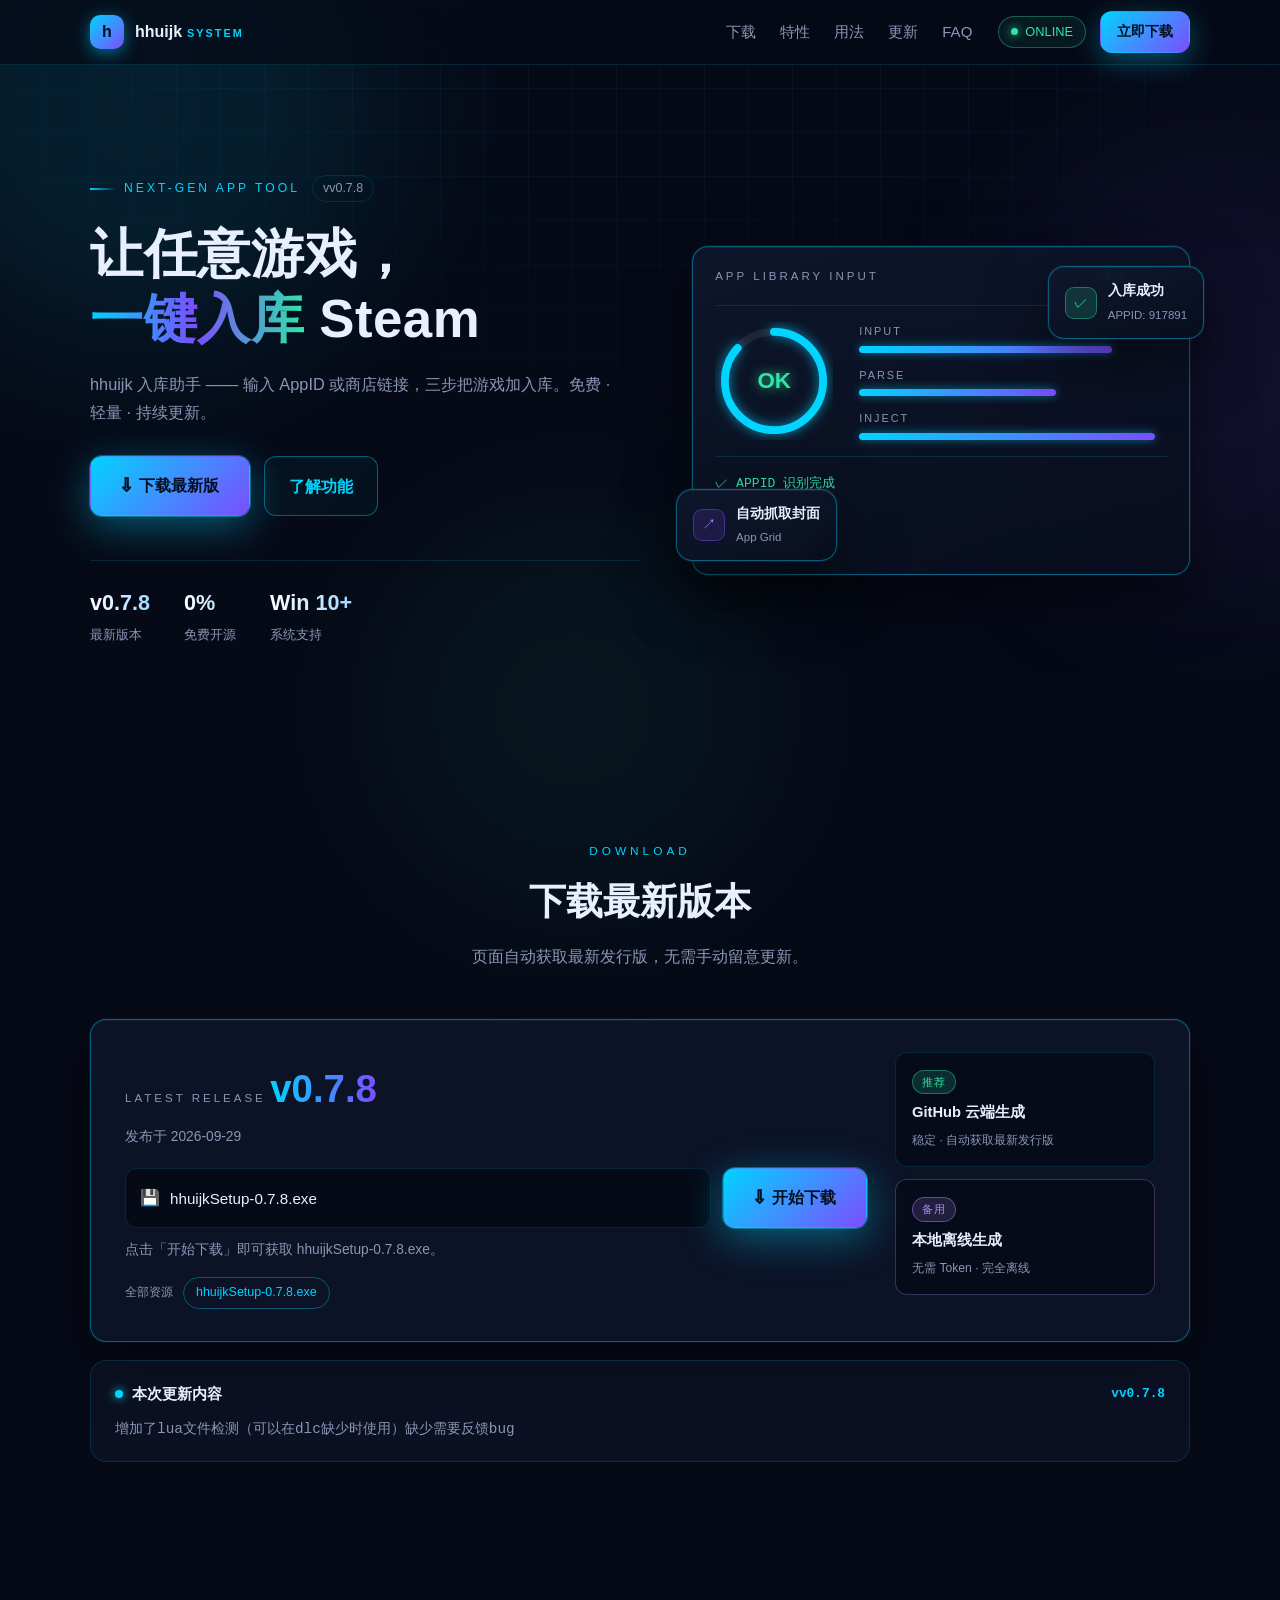
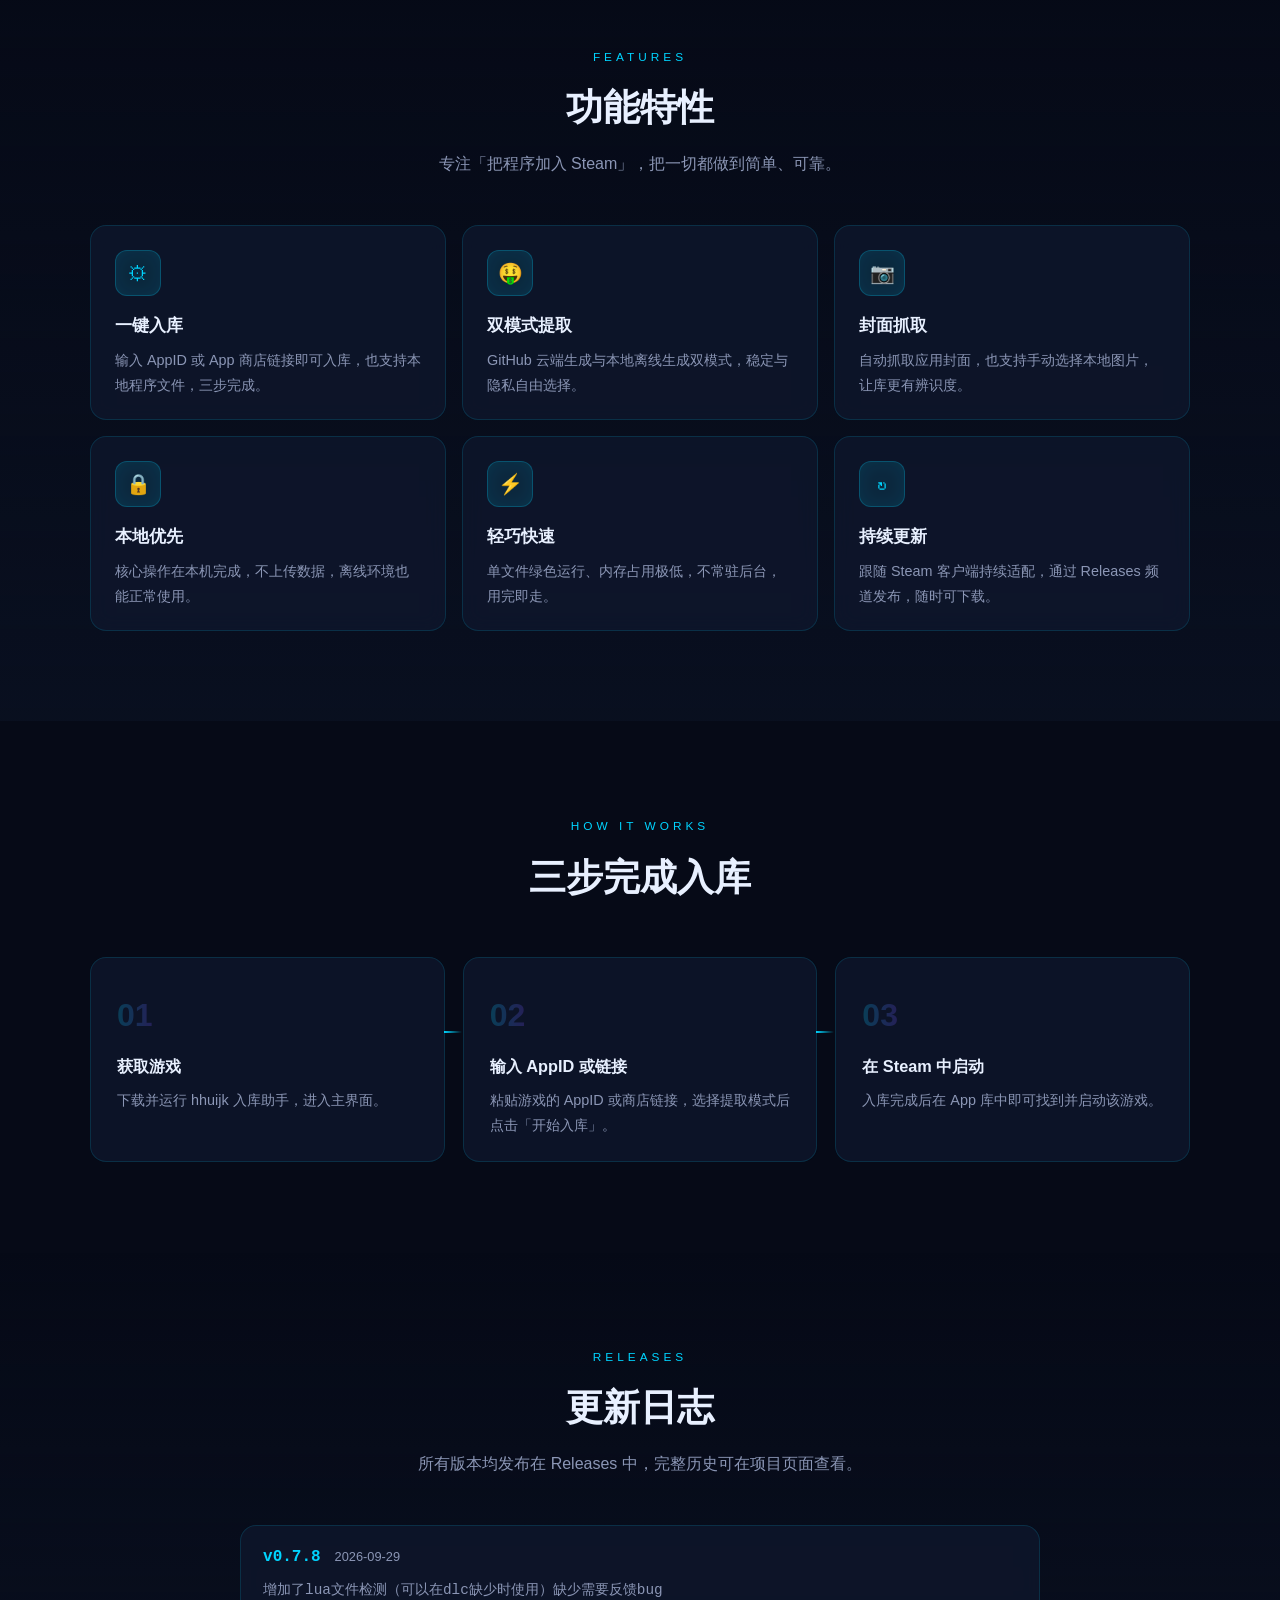
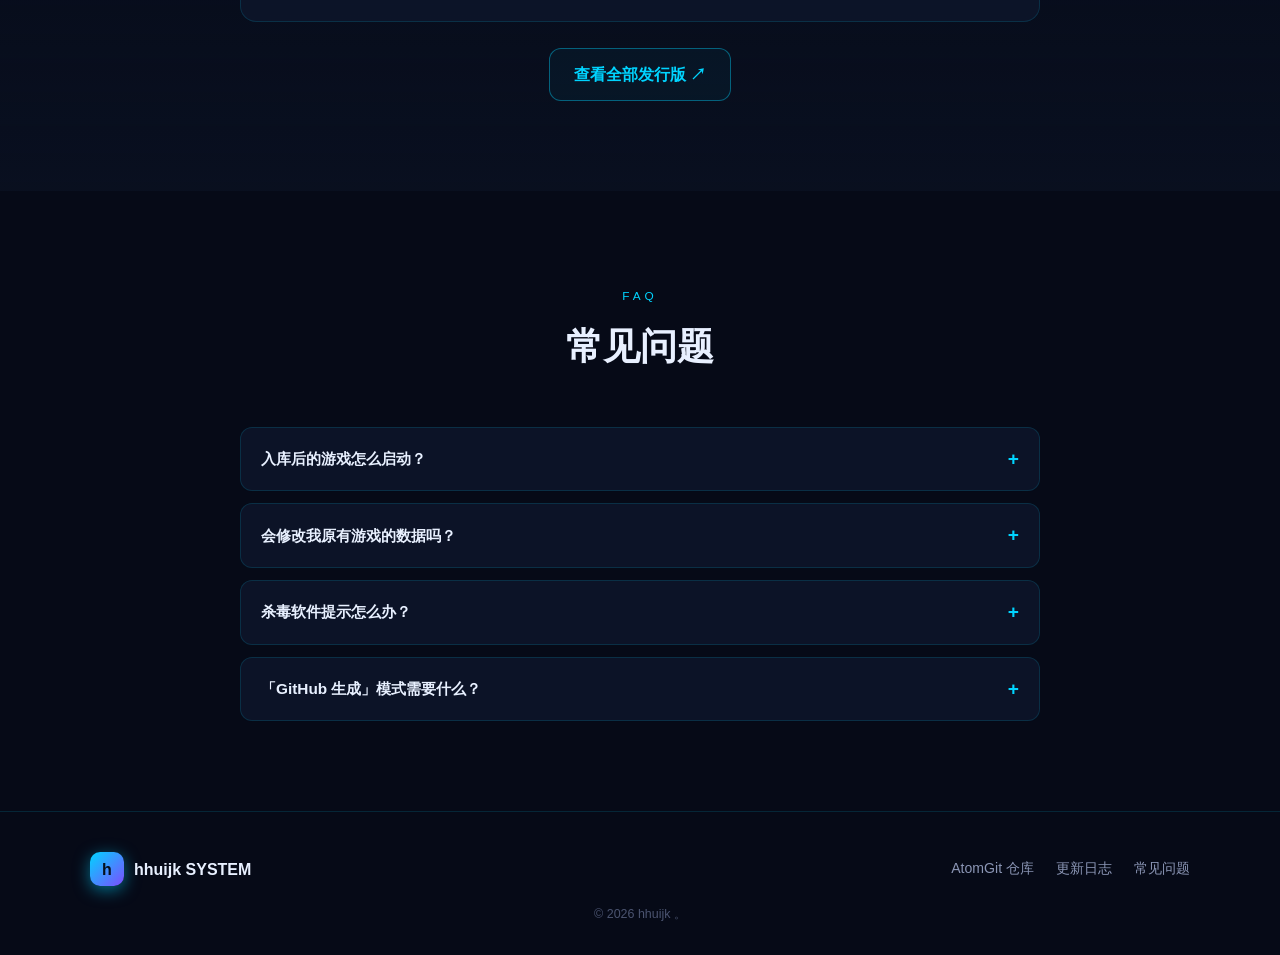
==== docs/index.html @ 89ba6571 "Update index.html" ====
<!DOCTYPE html>
<html lang="zh-CN">
<head>
  <meta charset="UTF-8">
  <meta name="viewport" content="width=device-width, initial-scale=1.0">
  <title>hhuijk SYSTEM · 入库助手</title>
  <meta name="description" content="hhuijk 入库助手，一键将任意游戏加入库，支持链接 / AppID 入库，完全免费。">
  <meta property="og:title" content="hhuijk SYSTEM · 入库助手">
  <meta property="og:description" content="一键将任意游戏加入库，支持链接 / AppID 入库，完全免费。">
  <link rel="stylesheet" href="assets/css/style.css">
  <link rel="icon" href="data:image/svg+xml,<svg xmlns='http://www.w3.org/2000/svg' viewBox='0 0 100 100'><defs><linearGradient id='g' x1='0' y1='0' x2='1' y2='1'><stop offset='0' stop-color='%2300d4ff'/><stop offset='1' stop-color='%237c4dff'/></linearGradient></defs><rect width='100' height='100' rx='24' fill='%23060a17'/><rect x='6' y='6' width='88' height='88' rx='18' fill='none' stroke='url(%23g)' stroke-width='4'/><text x='50' y='66' font-size='40' text-anchor='middle' fill='url(%23g)' font-family='Arial' font-weight='bold'>h</text></svg>">
</head>
<body>

  <!-- 背景装饰 -->
  <div class="bg-grid" aria-hidden="true"></div>
  <div class="bg-orb orb-1" aria-hidden="true"></div>
  <div class="bg-orb orb-2" aria-hidden="true"></div>
  <div class="bg-orb orb-3" aria-hidden="true"></div>

  <!-- ================= 导航 ================= -->
  <header class="nav">
    <div class="container nav-inner">
      <a class="brand" href="#top">
        <span class="brand-mark">h</span>
        <span class="brand-text">hhuijk<span class="brand-sub">SYSTEM</span></span>
      </a>
      <nav class="nav-links">
        <a href="#download">下载</a>
        <a href="#features">特性</a>
        <a href="#usage">用法</a>
        <a href="#changelog">更新</a>
        <a href="#faq">FAQ</a>
      </nav>
      <div class="nav-right">
        <span class="online-pill"><i class="dot"></i> ONLINE</span>
        <a class="btn btn-primary btn-sm" href="#download">立即下载</a>
      </div>
    </div>
  </header>

  <!-- ================= Hero ================= -->
  <section class="hero" id="top">
    <div class="container hero-inner">
      <div class="hero-copy">
        <div class="hero-tags">
          <span class="tag-line"><i class="bar"></i> NEXT-GEN app TOOL</span>
          <span class="ver-chip">v<span id="header-version">0.6.3</span></span>
        </div>
        <h1 class="hero-title">让任意游戏，<br><span class="grad-text">一键入库</span> Steam</h1>
        <p class="hero-desc">hhuijk 入库助手 —— 输入 AppID 或商店链接，三步把游戏加入库。免费 · 轻量 · 持续更新。</p>
        <div class="hero-actions">
          <a class="btn btn-primary btn-lg btn-glow" href="#download">
            <span class="btn-icon">&#8681;</span> 下载最新版
          </a>
          <a class="btn btn-ghost" href="#features">了解功能</a>
        </div>
        <div class="hero-stats">
          <div class="stat"><b id="stat-version">v0.7.9</b><span>最新版本</span></div>
          <div class="stat"><b>0%</b><span>免费开源</span></div>
          <div class="stat"><b>Win 10+</b><span>系统支持</span></div>
        </div>
      </div>

      <div class="hero-visual">
        <div class="hud-card main-card">
          <div class="hud-head">
            <span class="hud-title">APP LIBRARY INPUT</span>
            <span class="hud-status"><i class="dot"></i> ACTIVE</span>
          </div>
          <div class="hud-gauge">
            <div class="hud-ring">
              <svg viewBox="0 0 120 120">
                <circle class="ring-bg" cx="60" cy="60" r="50"/>
                <circle class="ring-fg" cx="60" cy="60" r="50"/>
              </svg>
              <div class="ring-center">
                <span class="ring-pct">OK</span>
              </div>
            </div>
            <div class="hud-lines">
              <div class="hud-line"><span>INPUT</span><i style="width:82%"></i></div>
              <div class="hud-line"><span>PARSE</span><i style="width:64%"></i></div>
              <div class="hud-line"><span>INJECT</span><i style="width:96%"></i></div>
            </div>
          </div>
          <div class="hud-log">
            <span class="log-item ok">&#10003; APPID 识别完成</span>
            <span class="log-item ok">&#10003; 已写入 app 库</span>
            <span class="log-item dim">&#9660; 正在同步封面…</span>
          </div>
        </div>

        <div class="hud-card float-chip chip-1">
          <span class="chip-icon">&#10003;</span>
          <div><b>入库成功</b><small>APPID: 917891</small></div>
        </div>
        <div class="hud-card float-chip chip-2">
          <span class="chip-icon g">&#8599;</span>
          <div><b>自动抓取封面</b><small>App Grid</small></div>
        </div>
      </div>
    </div>
  </section>

  <!-- ================= 下载区 ================= -->
  <section class="section download" id="download">
    <div class="container">
      <div class="section-head">
        <span class="section-kicker">DOWNLOAD</span>
        <h2>下载最新版本</h2>
        <p>页面自动获取最新发行版，无需手动留意更新。</p>
      </div>

      <div class="download-card" id="download-card">
        <div class="dc-main">
          <div class="dc-ver">
            <span class="dc-ver-label">LATEST RELEASE</span>
            <span class="dc-ver-num" id="latest-version">获取中…</span>
            <span class="dc-ver-date" id="latest-date">正在从 GitCode 获取最新发行信息…</span>
          </div>
          <div class="dc-form">
            <div class="dc-input">
              <span class="dc-input-icon">&#128190;</span>
              <input type="text" id="main-download-name" value="hhuijkSetup-0.7.8.exe" readonly>
            </div>
            <a class="btn btn-primary btn-lg btn-glow dc-btn" id="main-download-btn" href="#" rel="noopener">
              <span class="btn-icon">&#8681;</span> 开始下载
            </a>
          </div>
          <p class="dc-note" id="download-note">点击「开始下载」即可获取 Windows 安装程序。</p>
          <div class="dc-assets">
            <span class="dc-assets-label">全部资源</span>
            <div class="dc-assets-list" id="asset-list">正在加载…</div>
          </div>
        </div>
        <div class="dc-side">
          <div class="mode-chip"><span class="mode-tag green">推荐</span><b>GitHub 云端生成</b><small>稳定 · 自动获取最新发行版</small></div>
          <div class="mode-chip alt"><span class="mode-tag purple">备用</span><b>本地离线生成</b><small>无需 Token · 完全离线</small></div>
        </div>
      </div>

      <div class="changelog-preview" id="release-notes">
        <div class="cp-title"><span class="cp-dot"></span> 本次更新内容 <span class="cp-id">v<span id="term-version">0.6.3</span></span></div>
        <div class="cp-body" id="release-notes-body"><p>加载中…</p></div>
      </div>
    </div>
  </section>

  <!-- ================= 功能特性 ================= -->
  <section class="section features" id="features">
    <div class="container">
      <div class="section-head">
        <span class="section-kicker">FEATURES</span>
        <h2>功能特性</h2>
        <p>专注「把程序加入 Steam」，把一切都做到简单、可靠。</p>
      </div>
      <div class="feature-grid">
        <article class="feature">
          <div class="feature-icon">&#9881;</div>
          <h3>一键入库</h3>
          <p>输入 AppID 或 App 商店链接即可入库，也支持本地程序文件，三步完成。</p>
        </article>
        <article class="feature">
          <div class="feature-icon">&#129297;</div>
          <h3>双模式提取</h3>
          <p>GitHub 云端生成与本地离线生成双模式，稳定与隐私自由选择。</p>
        </article>
        <article class="feature">
          <div class="feature-icon">&#128247;</div>
          <h3>封面抓取</h3>
          <p>自动抓取应用封面，也支持手动选择本地图片，让库更有辨识度。</p>
        </article>
        <article class="feature">
          <div class="feature-icon">&#128274;</div>
          <h3>本地优先</h3>
          <p>核心操作在本机完成，不上传数据，离线环境也能正常使用。</p>
        </article>
        <article class="feature">
          <div class="feature-icon">&#9889;</div>
          <h3>轻巧快速</h3>
          <p>单文件绿色运行、内存占用极低，不常驻后台，用完即走。</p>
        </article>
        <article class="feature">
          <div class="feature-icon">&#8635;</div>
          <h3>持续更新</h3>
          <p>跟随 Steam 客户端持续适配，通过 Releases 频道发布，随时可下载。</p>
        </article>
      </div>
    </div>
  </section>

  <!-- ================= 使用方法 ================= -->
  <section class="section usage" id="usage">
    <div class="container">
      <div class="section-head">
        <span class="section-kicker">HOW IT WORKS</span>
        <h2>三步完成入库</h2>
      </div>
      <div class="steps">
        <div class="step">
          <span class="step-num">01</span>
          <h3>获取游戏</h3>
          <p>下载并运行 hhuijk 入库助手，进入主界面。</p>
          <div class="step-line"></div>
        </div>
        <div class="step">
          <span class="step-num">02</span>
          <h3>输入 AppID 或链接</h3>
          <p>粘贴游戏的 AppID 或商店链接，选择提取模式后点击「开始入库」。</p>
          <div class="step-line"></div>
        </div>
        <div class="step">
          <span class="step-num">03</span>
          <h3>在 Steam 中启动</h3>
          <p>入库完成后在 App 库中即可找到并启动该游戏。</p>
        </div>
      </div>
    </div>
  </section>

  <!-- ================= 更新日志 ================= -->
  <section class="section changelog" id="changelog">
    <div class="container">
      <div class="section-head">
        <span class="section-kicker">RELEASES</span>
        <h2>更新日志</h2>
        <p>所有版本均发布在 Releases 中，完整历史可在项目页面查看。</p>
      </div>
      <div class="release-list" id="release-list">
        <p class="muted">正在加载更新日志…</p>
      </div>
      <div class="release-more">
        <a class="btn btn-ghost" id="all-releases-link" href="#" target="_blank" rel="noopener">查看全部发行版 &#8599;</a>
      </div>
    </div>
  </section>

  <!-- ================= FAQ ================= -->
  <section class="section faq" id="faq">
    <div class="container">
      <div class="section-head">
        <span class="section-kicker">FAQ</span>
        <h2>常见问题</h2>
      </div>
      <div class="faq-list">
        <details>
          <summary>入库后的游戏怎么启动？</summary>
          <p>像普通游戏一样在 Steam 库中点击「开始」即可，同样支持 App 的快捷界面与截图功能。请遵守 Apphhuijk 订阅协议，不建议对非本人拥有的游戏使用。</p>
        </details>
        <details>
          <summary>会修改我原有游戏的数据吗？</summary>
          <p>不会。入库只操作 App 库配置与快捷方式信息，不影响原有游戏文件、存档与成就数据。</p>
        </details>
        <details>
          <summary>杀毒软件提示怎么办？</summary>
          <p>程序为开源构建且未签名，部分杀毒软件可能误报，可加入信任列表或从源码自行构建。</p>
        </details>
        <details>
          <summary>「GitHub 生成」模式需要什么？</summary>
          <p>需要在设置中配置 GitHub Token（repo + workflow 权限），入库将通过云端工作流完成；不配置则可用「本地生成」离线模式。</p>
        </details>
      </div>
    </div>
  </section>

  <!-- ================= 页脚 ================= -->
  <footer class="footer">
    <div class="container footer-inner">
      <div class="footer-brand">
        <span class="brand-mark">h</span>
        <span class="brand-text">hhuijk SYSTEM</span>
      </div>
      <div class="footer-links">
        <a href="https://atomgit.com/hhuijk-hhuijkcom/hhuijk-cx" target="_blank" rel="noopener">AtomGit 仓库</a>
        <a href="#changelog">更新日志</a>
        <a href="#faq">常见问题</a>
      </div>
      <p class="footer-copy">© 2026 hhuijk 。</p>
    </div>
  </footer>

  <script src="assets/js/config.js"></script>
  <script src="assets/js/main.js"></script>
</body>
</html>
---- docs/assets/css/style.css ----
/* hhuijk SYSTEM · 科技感官网样式 */
:root {
  --bg: #060a17;
  --bg-2: #0a1122;
  --card: rgba(16, 24, 46, .72);
  --card-solid: #10182e;
  --border: rgba(0, 212, 255, .14);
  --border-strong: rgba(0, 212, 255, .4);
  --text: #e8f0ff;
  --muted: #8b96b5;
  --primary: #00d4ff;
  --primary-2: #7c4dff;
  --green: #2ee6a6;
  --purple: #b388ff;
  --radius: 16px;
}

* { margin: 0; padding: 0; box-sizing: border-box; }

html { scroll-behavior: smooth; }

body {
  font-family: "Segoe UI", "PingFang SC", "Microsoft YaHei", -apple-system, sans-serif;
  background: var(--bg);
  color: var(--text);
  line-height: 1.7;
  -webkit-font-smoothing: antialiased;
  overflow-x: hidden;
}

.container { width: min(1100px, 92%); margin: 0 auto; }
a { color: inherit; text-decoration: none; }
section[id] { scroll-margin-top: 76px; }

.muted { color: var(--muted); }
.dot {
  width: 7px; height: 7px;
  display: inline-block;
  border-radius: 50%;
  background: var(--green);
  box-shadow: 0 0 10px var(--green);
}

/* ---------- 背景装饰 ---------- */
.bg-grid {
  position: fixed;
  inset: 0;
  z-index: -3;
  background-image:
    linear-gradient(rgba(0, 212, 255, .05) 1px, transparent 1px),
    linear-gradient(90deg, rgba(0, 212, 255, .05) 1px, transparent 1px);
  background-size: 44px 44px;
  mask-image: radial-gradient(ellipse 90% 60% at 50% 0%, #000 30%, transparent 75%);
  -webkit-mask-image: radial-gradient(ellipse 90% 60% at 50% 0%, #000 30%, transparent 75%);
}

.bg-orb {
  position: fixed;
  z-index: -2;
  border-radius: 50%;
  filter: blur(90px);
  opacity: .5;
  pointer-events: none;
}
.orb-1 { width: 480px; height: 480px; top: -140px; left: -100px; background: rgba(0, 212, 255, .22); }
.orb-2 { width: 420px; height: 420px; top: 18%; right: -160px; background: rgba(124, 77, 255, .2); }
.orb-3 { width: 380px; height: 380px; bottom: 0; left: 30%; background: rgba(46, 230, 166, .12); }

/* ---------- 按钮 ---------- */
.btn {
  display: inline-flex;
  align-items: center;
  gap: 9px;
  padding: 12px 24px;
  border-radius: 12px;
  font-weight: 600;
  border: 1px solid transparent;
  cursor: pointer;
  transition: transform .16s ease, box-shadow .16s ease, background .16s ease, border-color .16s ease;
}
.btn:hover { transform: translateY(-2px); }

.btn-primary {
  background: linear-gradient(135deg, var(--primary), var(--primary-2));
  color: #05111f;
  box-shadow: 0 8px 28px rgba(0, 212, 255, .35);
}
.btn-primary:hover { box-shadow: 0 12px 36px rgba(124, 77, 255, .5); }

.btn-ghost {
  background: rgba(0, 212, 255, .04);
  border-color: var(--border-strong);
  color: var(--primary);
}
.btn-ghost:hover { background: rgba(0, 212, 255, .1); }

.btn-sm { padding: 8px 16px; font-size: .88rem; }
.btn-lg { padding: 15px 30px; font-size: 1.02rem; }
.btn-glow { box-shadow: 0 0 0 1px rgba(0, 212, 255, .4), 0 10px 40px rgba(0, 212, 255, .4); }
.btn-icon { font-size: 1.15em; line-height: 1; }

/* ---------- 导航 ---------- */
.nav {
  position: sticky;
  top: 0;
  z-index: 100;
  background: rgba(6, 10, 23, .72);
  backdrop-filter: blur(16px);
  -webkit-backdrop-filter: blur(16px);
  border-bottom: 1px solid var(--border);
}
.nav-inner { display: flex; align-items: center; gap: 26px; height: 64px; }

.brand { display: flex; align-items: center; gap: 11px; font-weight: 700; }
.brand-mark {
  width: 34px; height: 34px;
  display: flex; align-items: center; justify-content: center;
  border-radius: 10px;
  color: #05111f;
  font-weight: 800;
  background: linear-gradient(135deg, var(--primary), var(--primary-2));
  box-shadow: 0 4px 16px rgba(0, 212, 255, .5);
}
.brand-sub { font-size: .68rem; color: var(--primary); letter-spacing: 2px; margin-left: 5px; vertical-align: middle; }

.nav-links { display: flex; gap: 24px; margin-left: auto; }
.nav-links a { color: var(--muted); font-size: .94rem; }
.nav-links a:hover { color: var(--text); }

.nav-right { display: flex; align-items: center; gap: 14px; }
.online-pill {
  display: flex; align-items: center; gap: 7px;
  font-size: .8rem;
  color: var(--green);
  border: 1px solid rgba(46, 230, 166, .35);
  padding: 4px 12px;
  border-radius: 999px;
  background: rgba(46, 230, 166, .07);
}

/* ---------- Hero ---------- */
.hero { padding: 110px 0 100px; position: relative; }

.hero-inner {
  display: grid;
  grid-template-columns: 1.05fr .95fr;
  gap: 52px;
  align-items: center;
}

.hero-tags { display: flex; align-items: center; gap: 12px; margin-bottom: 20px; }
.tag-line {
  display: inline-flex; align-items: center; gap: 8px;
  font-size: .76rem;
  letter-spacing: 3px;
  color: var(--primary);
  text-transform: uppercase;
}
.bar {
  width: 26px; height: 2px;
  background: linear-gradient(90deg, var(--primary), transparent);
}
.ver-chip {
  font-size: .78rem;
  color: var(--muted);
  border: 1px solid var(--border);
  border-radius: 999px;
  padding: 2px 10px;
}

.hero-title {
  font-size: clamp(2rem, 4.8vw, 3.3rem);
  line-height: 1.22;
  letter-spacing: .5px;
  font-weight: 800;
}
.grad-text {
  background: linear-gradient(90deg, var(--primary), var(--primary-2), var(--green));
  -webkit-background-clip: text;
  background-clip: text;
  color: transparent;
}

.hero-desc { margin: 20px 0 30px; color: var(--muted); max-width: 540px; font-size: 1.02rem; }
.hero-actions { display: flex; gap: 14px; flex-wrap: wrap; }

.hero-stats {
  display: flex;
  gap: 34px;
  margin-top: 44px;
  padding-top: 24px;
  border-top: 1px solid var(--border);
  flex-wrap: wrap;
}
.stat { display: flex; flex-direction: column; }
.stat b { font-size: 1.35rem; background: linear-gradient(90deg, #fff, #9fd8ff); -webkit-background-clip: text; background-clip: text; color: transparent; }
.stat span { color: var(--muted); font-size: .8rem; margin-top: 2px; }

/* Hero 视觉 */
.hero-visual { position: relative; }

.hud-card {
  background: linear-gradient(160deg, rgba(16, 24, 46, .85), rgba(8, 14, 30, .9));
  border: 1px solid var(--border-strong);
  border-radius: var(--radius);
  backdrop-filter: blur(10px);
  box-shadow: 0 0 0 1px rgba(0, 212, 255, .08), 0 24px 60px rgba(0, 0, 0, .5), inset 0 1px 0 rgba(255, 255, 255, .06);
}

.main-card { padding: 20px 22px; }

.hud-head {
  display: flex;
  align-items: center;
  justify-content: space-between;
  margin-bottom: 18px;
}
.hud-title { font-size: .72rem; letter-spacing: 3px; color: var(--muted); }
.hud-status { display: flex; align-items: center; gap: 6px; font-size: .74rem; color: var(--green); letter-spacing: 1px; }

.hud-gauge {
  display: flex;
  align-items: center;
  gap: 26px;
  padding: 16px 0;
  border-top: 1px solid var(--border);
  border-bottom: 1px solid var(--border);
}

.hud-ring { position: relative; width: 118px; height: 118px; flex-shrink: 0; }
.hud-ring svg { width: 100%; height: 100%; transform: rotate(-90deg); }
.ring-bg { fill: none; stroke: rgba(255, 255, 255, .07); stroke-width: 8; }
.ring-fg {
  fill: none;
  stroke: var(--primary);
  stroke-width: 8;
  stroke-linecap: round;
  stroke-dasharray: 306;
  stroke-dashoffset: 34;
  filter: drop-shadow(0 0 6px rgba(0, 212, 255, .7));
}
.ring-center { position: absolute; inset: 0; display: flex; align-items: center; justify-content: center; }
.ring-pct {
  font-size: 1.4rem;
  font-weight: 800;
  color: var(--green);
  text-shadow: 0 0 12px rgba(46, 230, 166, .8);
}

.hud-lines { flex: 1; display: grid; gap: 13px; }
.hud-line { display: grid; gap: 5px; }
.hud-line span { font-size: .68rem; letter-spacing: 2px; color: var(--muted); }
.hud-line i {
  display: block;
  height: 7px;
  border-radius: 99px;
  background: linear-gradient(90deg, var(--primary), var(--primary-2));
  box-shadow: 0 0 10px rgba(0, 212, 255, .5);
}

.hud-log {
  display: grid;
  gap: 7px;
  margin-top: 16px;
  font-family: "Consolas", "Courier New", monospace;
  font-size: .82rem;
}
.log-item.ok { color: var(--green); }
.log-item.dim { color: var(--muted); }

.float-chip {
  position: absolute;
  display: flex;
  align-items: center;
  gap: 11px;
  padding: 12px 16px;
  font-size: .86rem;
  animation: floaty 6s ease-in-out infinite;
}
.chip-icon {
  width: 32px; height: 32px;
  display: flex; align-items: center; justify-content: center;
  border-radius: 9px;
  background: rgba(46, 230, 166, .15);
  color: var(--green);
  border: 1px solid rgba(46, 230, 166, .4);
}
.chip-icon.g { background: rgba(124, 77, 255, .15); color: var(--purple); border-color: rgba(124, 77, 255, .45); }
.float-chip b { display: block; font-size: .86rem; }
.float-chip small { color: var(--muted); font-size: .72rem; }

.chip-1 { top: 6%; right: -14px; animation-delay: 0s; }
.chip-2 { bottom: 4%; left: -16px; animation-delay: 3s; }

@keyframes floaty {
  0%, 100% { transform: translateY(0); }
  50% { transform: translateY(-11px); }
}

/* ---------- 通用区块 ---------- */
.section { padding: 90px 0; }
.section-head { text-align: center; max-width: 640px; margin: 0 auto 48px; }
.section-kicker {
  display: inline-block;
  font-size: .74rem;
  letter-spacing: 4px;
  color: var(--primary);
  text-transform: uppercase;
  margin-bottom: 10px;
}
.section-head h2 { font-size: clamp(1.6rem, 3.4vw, 2.3rem); font-weight: 800; }
.section-head p { color: var(--muted); margin-top: 10px; }

/* ---------- 下载区 ---------- */
.download { position: relative; }

.download-card {
  display: grid;
  grid-template-columns: 1fr 260px;
  gap: 28px;
  background: var(--card);
  border: 1px solid var(--border-strong);
  border-radius: var(--radius);
  padding: 32px 34px;
  backdrop-filter: blur(12px);
  box-shadow: 0 0 0 1px rgba(0, 212, 255, .06), 0 24px 60px rgba(0, 0, 0, .45), inset 0 1px 0 rgba(255, 255, 255, .05);
}

.dc-ver-label { font-size: .72rem; letter-spacing: 3px; color: var(--muted); }
.dc-ver-num {
  display: inline-block;
  margin-top: 4px;
  font-size: 2.4rem;
  font-weight: 800;
  background: linear-gradient(90deg, var(--primary), var(--primary-2));
  -webkit-background-clip: text;
  background-clip: text;
  color: transparent;
}
.dc-ver-date { display: block; color: var(--muted); font-size: .86rem; margin-top: 4px; }

.dc-form { display: flex; gap: 12px; margin: 20px 0 10px; flex-wrap: wrap; }

.dc-input {
  flex: 1;
  min-width: 240px;
  display: flex;
  align-items: center;
  gap: 10px;
  background: rgba(4, 8, 18, .7);
  border: 1px solid var(--border);
  border-radius: 12px;
  padding: 0 14px;
}
.dc-input:focus-within { border-color: var(--border-strong); box-shadow: 0 0 0 3px rgba(0, 212, 255, .12); }
.dc-input-icon { color: var(--primary); }
.dc-input input {
  flex: 1;
  background: transparent;
  border: none;
  outline: none;
  color: var(--text);
  font-size: .95rem;
  padding: 12px 0;
  font-family: inherit;
}

.dc-btn { white-space: nowrap; }

.dc-note { color: var(--muted); font-size: .86rem; }

.dc-assets { display: flex; align-items: center; gap: 10px; flex-wrap: wrap; margin-top: 16px; }
.dc-assets-label { font-size: .78rem; color: var(--muted); }
.dc-assets-list { display: flex; gap: 8px; flex-wrap: wrap; }

.asset-link {
  font-size: .78rem;
  color: var(--primary);
  border: 1px solid rgba(0, 212, 255, .35);
  padding: 4px 12px;
  border-radius: 999px;
  transition: background .15s ease;
}
.asset-link:hover { background: rgba(0, 212, 255, .1); }

.dc-side { display: grid; align-content: start; gap: 12px; }

.mode-chip {
  background: rgba(4, 8, 18, .6);
  border: 1px solid var(--border);
  border-radius: 12px;
  padding: 14px 16px;
}
.mode-chip.alt { border-color: rgba(179, 136, 255, .3); }
.mode-chip b { display: block; font-size: .92rem; margin-top: 6px; }
.mode-chip small { color: var(--muted); font-size: .76rem; }

.mode-tag {
  display: inline-block;
  font-size: .68rem;
  letter-spacing: 1px;
  padding: 2px 9px;
  border-radius: 999px;
}
.mode-tag.green { background: rgba(46, 230, 166, .16); color: var(--green); border: 1px solid rgba(46, 230, 166, .4); }
.mode-tag.purple { background: rgba(179, 136, 255, .16); color: var(--purple); border: 1px solid rgba(179, 136, 255, .45); }

/* 更新预览 */
.changelog-preview {
  margin-top: 18px;
  background: rgba(16, 24, 46, .5);
  border: 1px solid var(--border);
  border-radius: var(--radius);
  padding: 20px 24px;
  backdrop-filter: blur(8px);
}
.cp-title {
  display: flex;
  align-items: center;
  gap: 9px;
  font-weight: 700;
  font-size: .96rem;
  margin-bottom: 10px;
}
.cp-dot { width: 8px; height: 8px; border-radius: 50%; background: var(--primary); box-shadow: 0 0 10px var(--primary); }
.cp-id { margin-left: auto; color: var(--primary); font-size: .8rem; font-family: "Consolas", monospace; }
.cp-body p { color: var(--muted); font-size: .9rem; font-family: "Consolas", monospace; }

/* ---------- 功能特性 ---------- */
.features { background: linear-gradient(180deg, transparent, rgba(10, 17, 34, .8)); }

.feature-grid {
  display: grid;
  grid-template-columns: repeat(auto-fill, minmax(300px, 1fr));
  gap: 16px;
}

.feature {
  position: relative;
  background: var(--card);
  border: 1px solid var(--border);
  border-radius: var(--radius);
  padding: 24px 24px 22px;
  overflow: hidden;
  backdrop-filter: blur(10px);
  transition: transform .18s ease, border-color .18s ease, box-shadow .18s ease;
}
.feature::before {
  content: "";
  position: absolute;
  inset: 0 auto auto 0;
  width: 100%;
  height: 1px;
  background: linear-gradient(90deg, var(--primary), var(--primary-2), transparent);
  opacity: 0;
  transition: opacity .18s ease;
}
.feature:hover { transform: translateY(-4px); border-color: var(--border-strong); box-shadow: 0 14px 40px rgba(0, 212, 255, .12); }
.feature:hover::before { opacity: 1; }

.feature-icon {
  width: 46px; height: 46px;
  display: flex; align-items: center; justify-content: center;
  border-radius: 12px;
  font-size: 1.25rem;
  color: var(--primary);
  background: rgba(0, 212, 255, .1);
  border: 1px solid rgba(0, 212, 255, .25);
  margin-bottom: 16px;
  box-shadow: inset 0 0 18px rgba(0, 212, 255, .08);
}
.feature h3 { font-size: 1.04rem; margin-bottom: 8px; }
.feature p { color: var(--muted); font-size: .9rem; }

/* ---------- 使用方法 ---------- */
.steps {
  display: grid;
  grid-template-columns: repeat(auto-fit, minmax(250px, 1fr));
  gap: 18px;
}

.step {
  position: relative;
  background: var(--card);
  border: 1px solid var(--border);
  border-radius: var(--radius);
  padding: 30px 26px 24px;
  backdrop-filter: blur(10px);
  transition: border-color .18s ease, transform .18s ease;
}
.step:hover { border-color: var(--border-strong); transform: translateY(-3px); }

.step-num {
  font-size: 2rem;
  font-weight: 800;
  opacity: .22;
  background: linear-gradient(90deg, var(--primary), var(--primary-2));
  -webkit-background-clip: text;
  background-clip: text;
  color: transparent;
}
.step h3 { margin: 10px 0 8px; font-size: 1.02rem; }
.step p { color: var(--muted); font-size: .9rem; }

.step-line {
  position: absolute;
  right: -18px;
  top: 36%;
  width: 18px;
  height: 2px;
  background: linear-gradient(90deg, var(--primary), transparent);
}

/* ---------- 更新日志 ---------- */
.changelog { background: linear-gradient(180deg, transparent, rgba(10, 17, 34, .8)); }

.release-list { display: grid; gap: 14px; max-width: 800px; margin: 0 auto 26px; }

.release-item {
  background: var(--card);
  border: 1px solid var(--border);
  border-radius: var(--radius);
  padding: 18px 22px;
  backdrop-filter: blur(10px);
  text-align: left;
  transition: border-color .18s ease;
}
.release-item:hover { border-color: var(--border-strong); }

.ri-main { display: flex; align-items: baseline; gap: 14px; }
.ri-version {
  font-weight: 800;
  color: var(--primary);
  font-family: "Consolas", monospace;
}
.ri-date { color: var(--muted); font-size: .8rem; }
.ri-body { color: var(--muted); font-size: .9rem; margin-top: 7px; font-family: "Consolas", monospace; }

.release-more { text-align: center; }

/* ---------- FAQ ---------- */
.faq-list { max-width: 800px; margin: 0 auto; display: grid; gap: 12px; }
.faq-list details {
  background: var(--card);
  border: 1px solid var(--border);
  border-radius: 12px;
  padding: 15px 20px;
  backdrop-filter: blur(10px);
}
.faq-list summary {
  cursor: pointer;
  font-weight: 600;
  font-size: .96rem;
  list-style: none;
  display: flex;
  justify-content: space-between;
  align-items: center;
  gap: 10px;
}
.faq-list summary::after {
  content: "+";
  color: var(--primary);
  font-size: 1.2rem;
  flex-shrink: 0;
}
.faq-list details[open] summary::after { content: "–"; }
.faq-list p { color: var(--muted); font-size: .9rem; margin-top: 10px; }

/* ---------- 页脚 ---------- */
.footer { border-top: 1px solid var(--border); padding: 40px 0 30px; }
.footer-inner {
  display: flex;
  align-items: center;
  justify-content: space-between;
  gap: 18px;
  flex-wrap: wrap;
}
.footer-brand { display: flex; align-items: center; gap: 10px; font-weight: 700; }
.footer-links { display: flex; gap: 22px; }
.footer-links a { color: var(--muted); font-size: .88rem; }
.footer-links a:hover { color: var(--text); }
.footer-copy { width: 100%; color: #4b5470; font-size: .78rem; text-align: center; }

/* ---------- 响应式 ---------- */
@media (max-width: 920px) {
  .hero-inner { grid-template-columns: 1fr; gap: 56px; }
  .download-card { grid-template-columns: 1fr; }
  .nav-links { display: none; }
  .step-line { display: none; }
  .chip-1 { right: 0; }
  .chip-2 { left: 0; }
}
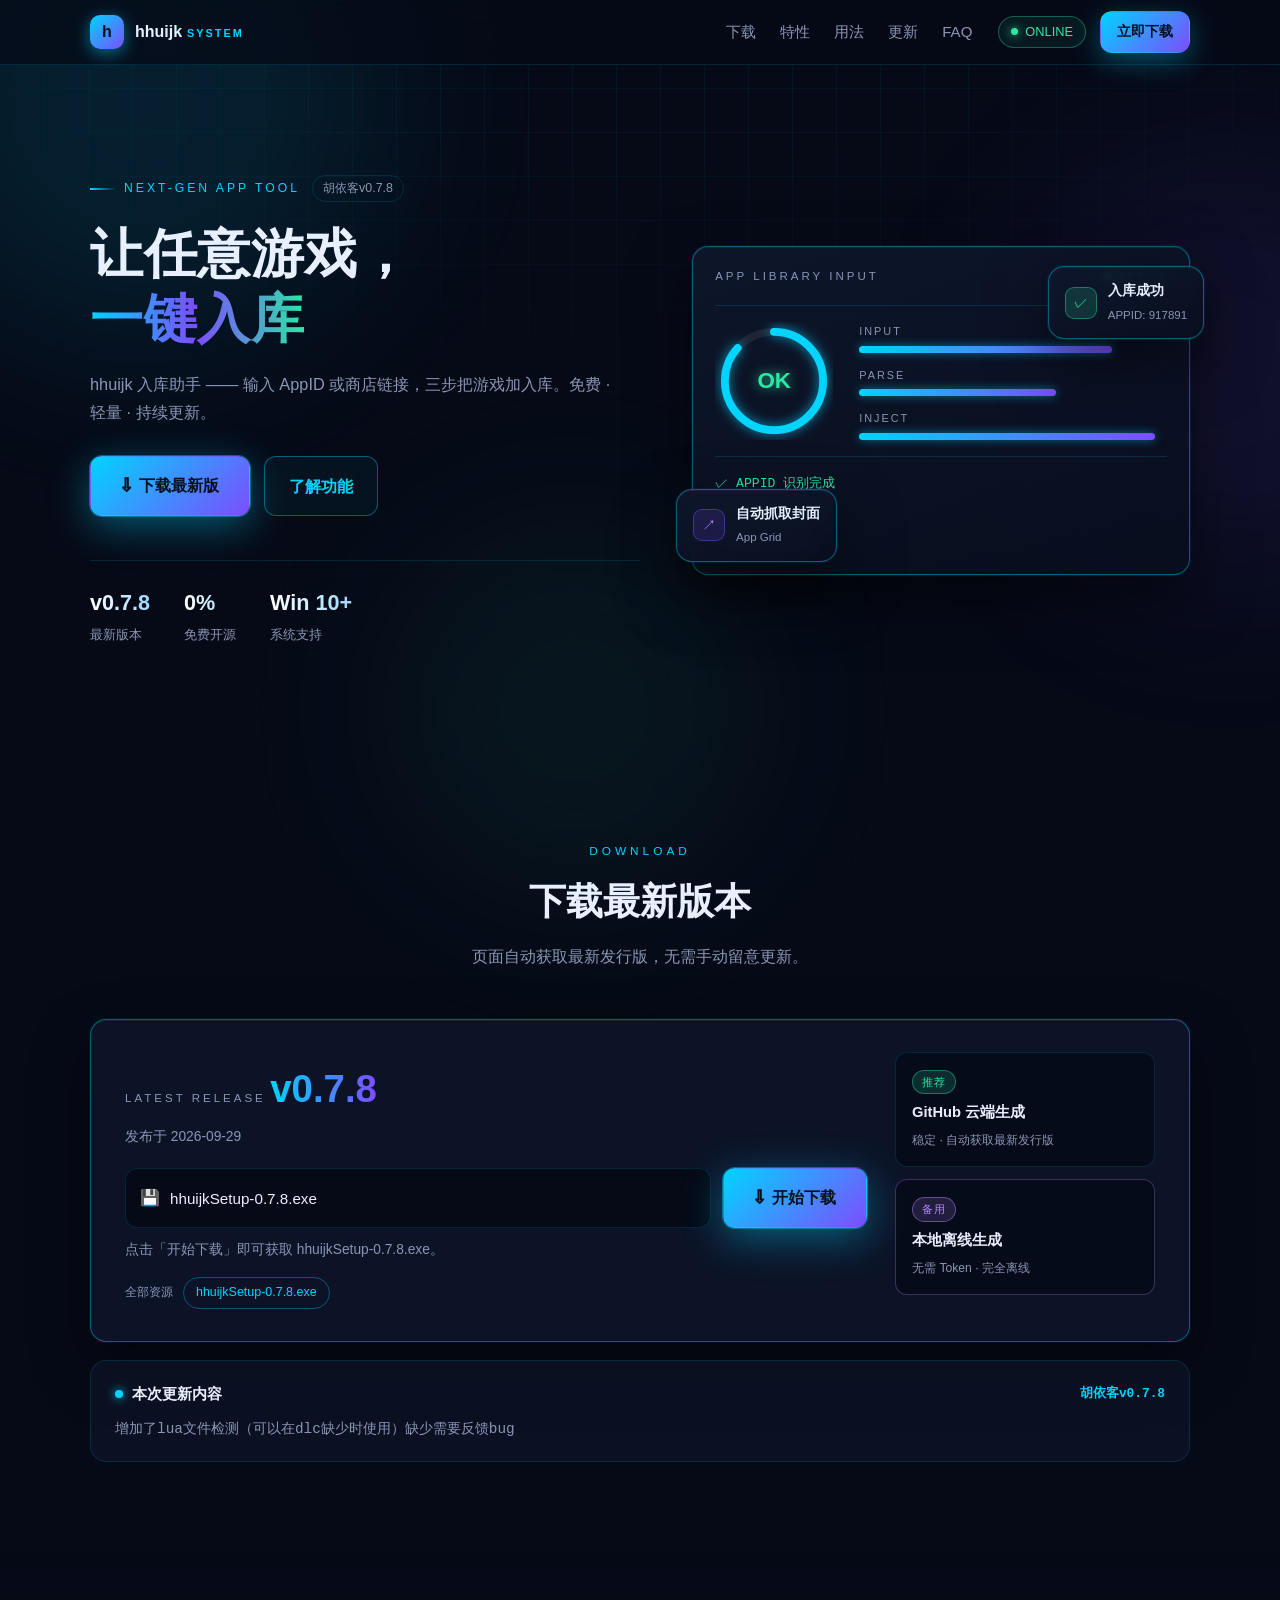
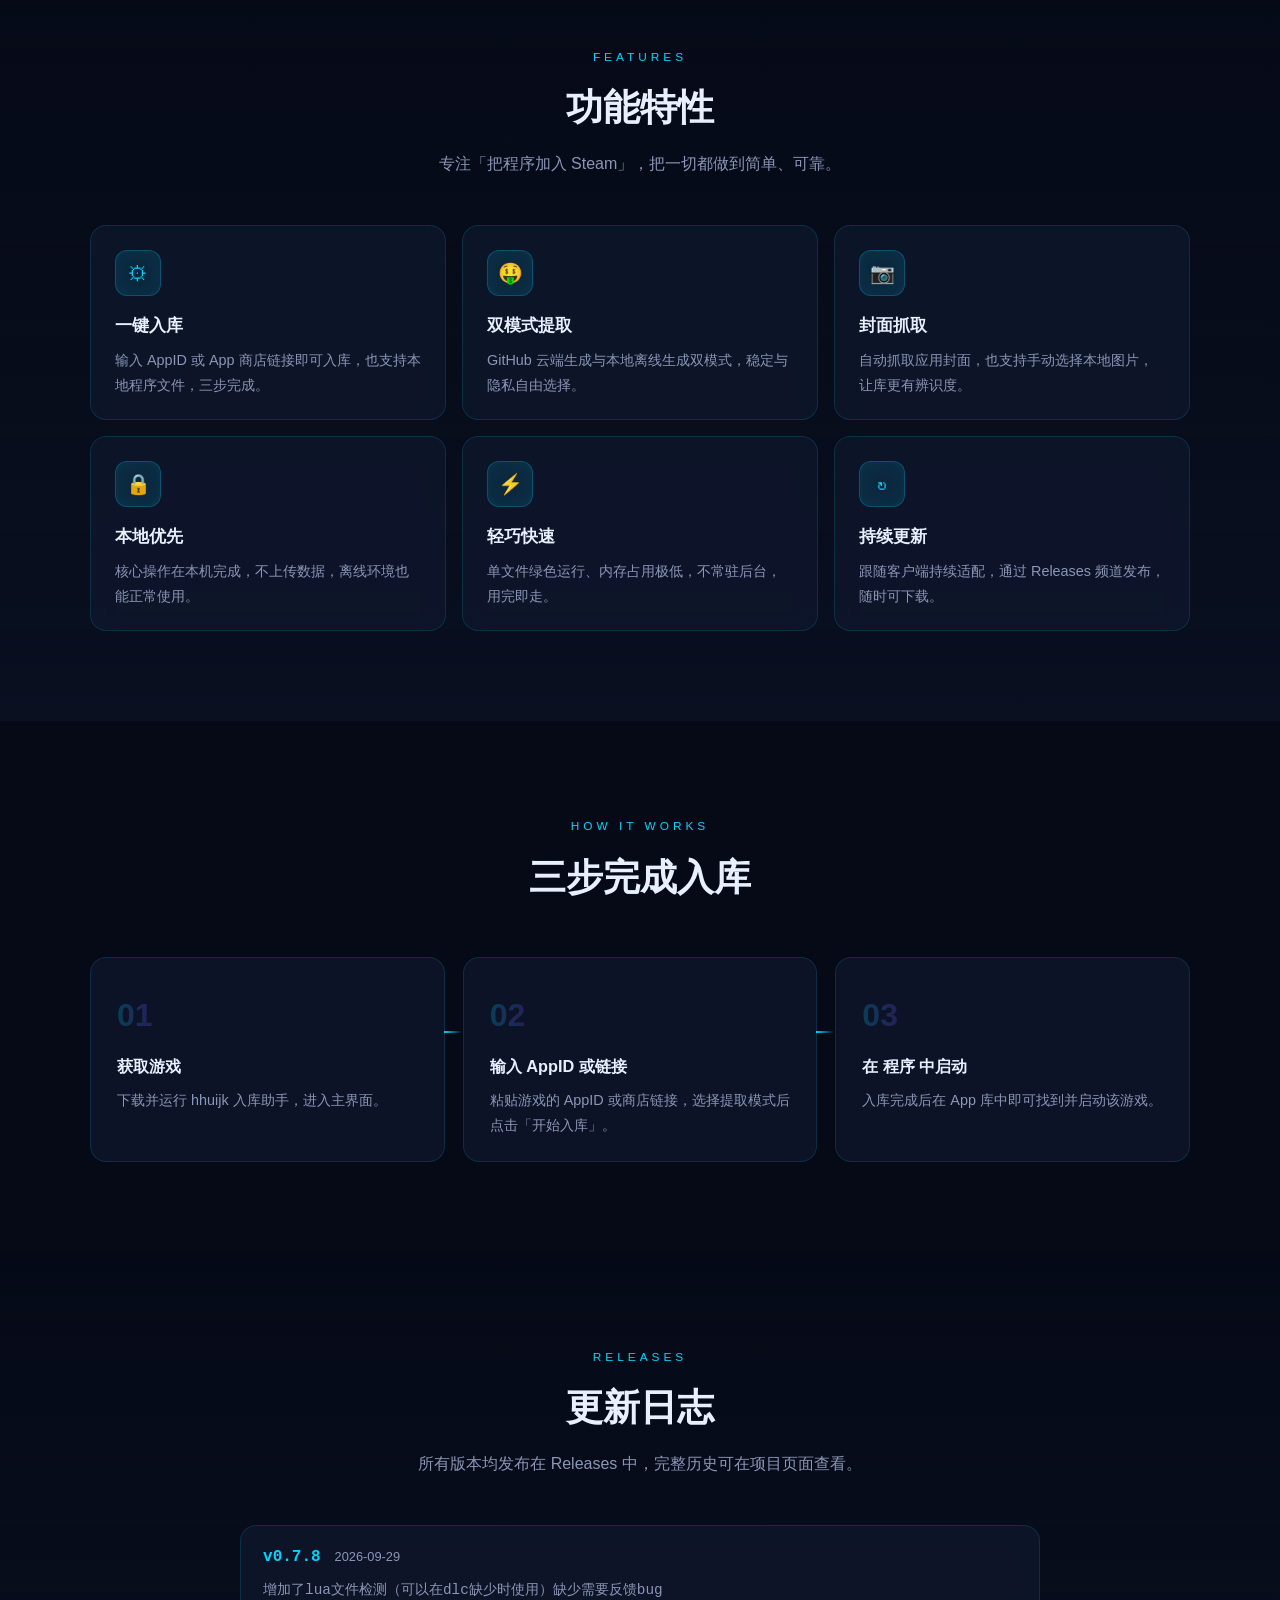
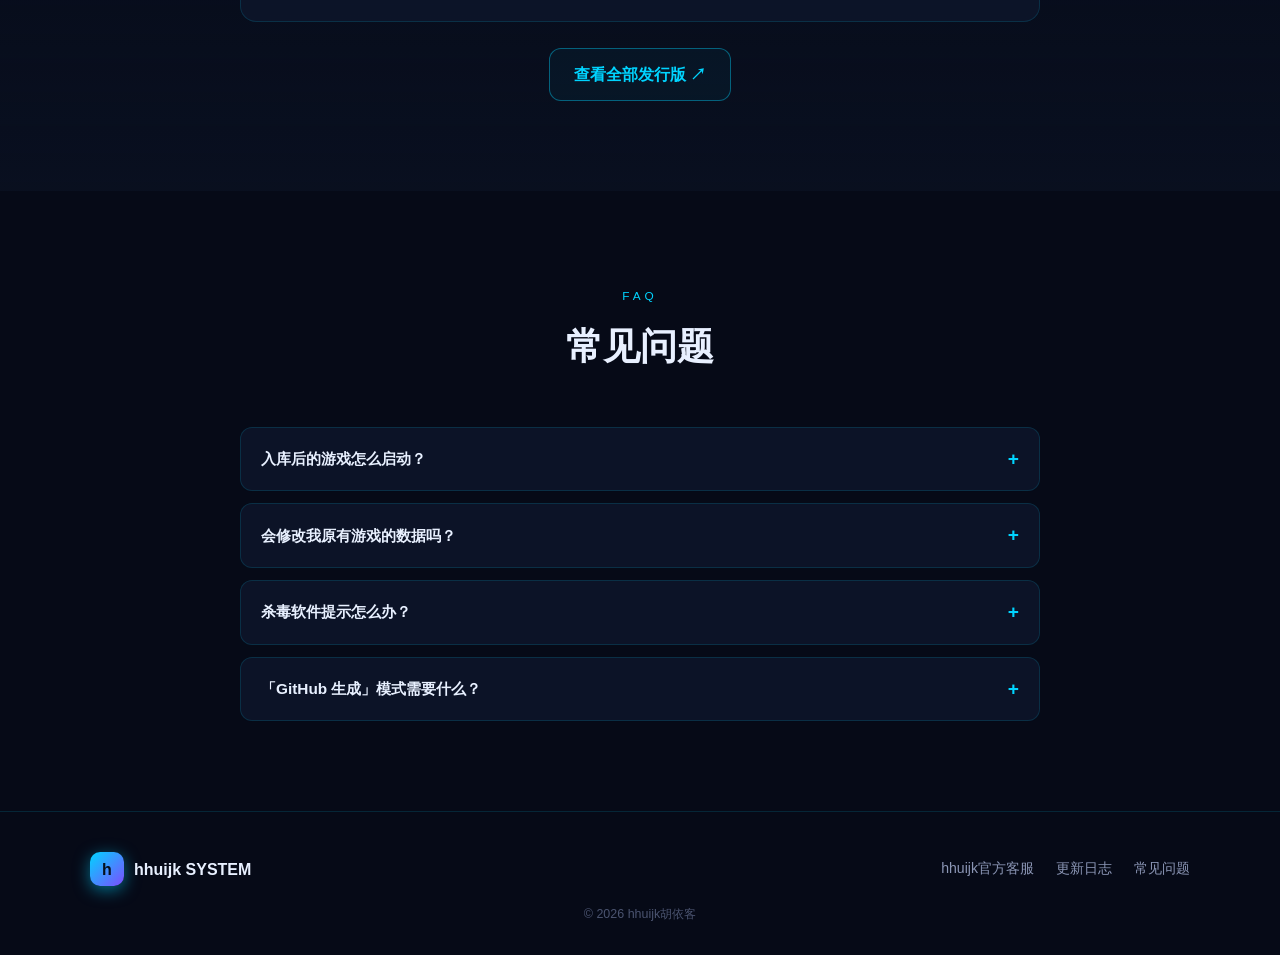
==== commit 497f553b: "Update index.html" ====
--- a/docs/index.html
+++ b/docs/index.html
@@ -45,9 +45,9 @@
       <div class="hero-copy">
         <div class="hero-tags">
           <span class="tag-line"><i class="bar"></i> NEXT-GEN app TOOL</span>
-          <span class="ver-chip">v<span id="header-version">0.6.3</span></span>
-        </div>
-        <h1 class="hero-title">让任意游戏，<br><span class="grad-text">一键入库</span> Steam</h1>
+          <span class="ver-chip">胡依客<span id="header-version">0.6.3</span></span>
+        </div>
+        <h1 class="hero-title">让任意游戏，<br><span class="grad-text">一键入库</span> </h1>
         <p class="hero-desc">hhuijk 入库助手 —— 输入 AppID 或商店链接，三步把游戏加入库。免费 · 轻量 · 持续更新。</p>
         <div class="hero-actions">
           <a class="btn btn-primary btn-lg btn-glow" href="#download">
@@ -141,7 +141,7 @@
       </div>
 
       <div class="changelog-preview" id="release-notes">
-        <div class="cp-title"><span class="cp-dot"></span> 本次更新内容 <span class="cp-id">v<span id="term-version">0.6.3</span></span></div>
+        <div class="cp-title"><span class="cp-dot"></span> 本次更新内容 <span class="cp-id">胡依客<span id="term-version">0.6.3</span></span></div>
         <div class="cp-body" id="release-notes-body"><p>加载中…</p></div>
       </div>
     </div>
@@ -184,7 +184,7 @@
         <article class="feature">
           <div class="feature-icon">&#8635;</div>
           <h3>持续更新</h3>
-          <p>跟随 Steam 客户端持续适配，通过 Releases 频道发布，随时可下载。</p>
+          <p>跟随客户端持续适配，通过 Releases 频道发布，随时可下载。</p>
         </article>
       </div>
     </div>
@@ -212,7 +212,7 @@
         </div>
         <div class="step">
           <span class="step-num">03</span>
-          <h3>在 Steam 中启动</h3>
+          <h3>在 程序 中启动</h3>
           <p>入库完成后在 App 库中即可找到并启动该游戏。</p>
         </div>
       </div>
@@ -246,7 +246,7 @@
       <div class="faq-list">
         <details>
           <summary>入库后的游戏怎么启动？</summary>
-          <p>像普通游戏一样在 Steam 库中点击「开始」即可，同样支持 App 的快捷界面与截图功能。请遵守 Apphhuijk 订阅协议，不建议对非本人拥有的游戏使用。</p>
+          <p>像普通游戏一样在库中点击「开始」即可，同样支持 App 的快捷界面与截图功能。请遵守 Apphhuijk 订阅协议，不建议对非本人拥有的游戏使用。</p>
         </details>
         <details>
           <summary>会修改我原有游戏的数据吗？</summary>
@@ -272,11 +272,11 @@
         <span class="brand-text">hhuijk SYSTEM</span>
       </div>
       <div class="footer-links">
-        <a href="https://atomgit.com/hhuijk-hhuijkcom/hhuijk-cx" target="_blank" rel="noopener">AtomGit 仓库</a>
+        <a href="https://work.weixin.qq.com/kfid/kfc108b7eb555d18b11" target="_blank" rel="noopener">hhuijk官方客服</a>
         <a href="#changelog">更新日志</a>
         <a href="#faq">常见问题</a>
       </div>
-      <p class="footer-copy">© 2026 hhuijk 。</p>
+      <p class="footer-copy">© 2026 hhuijk胡依客 </p>
     </div>
   </footer>
 
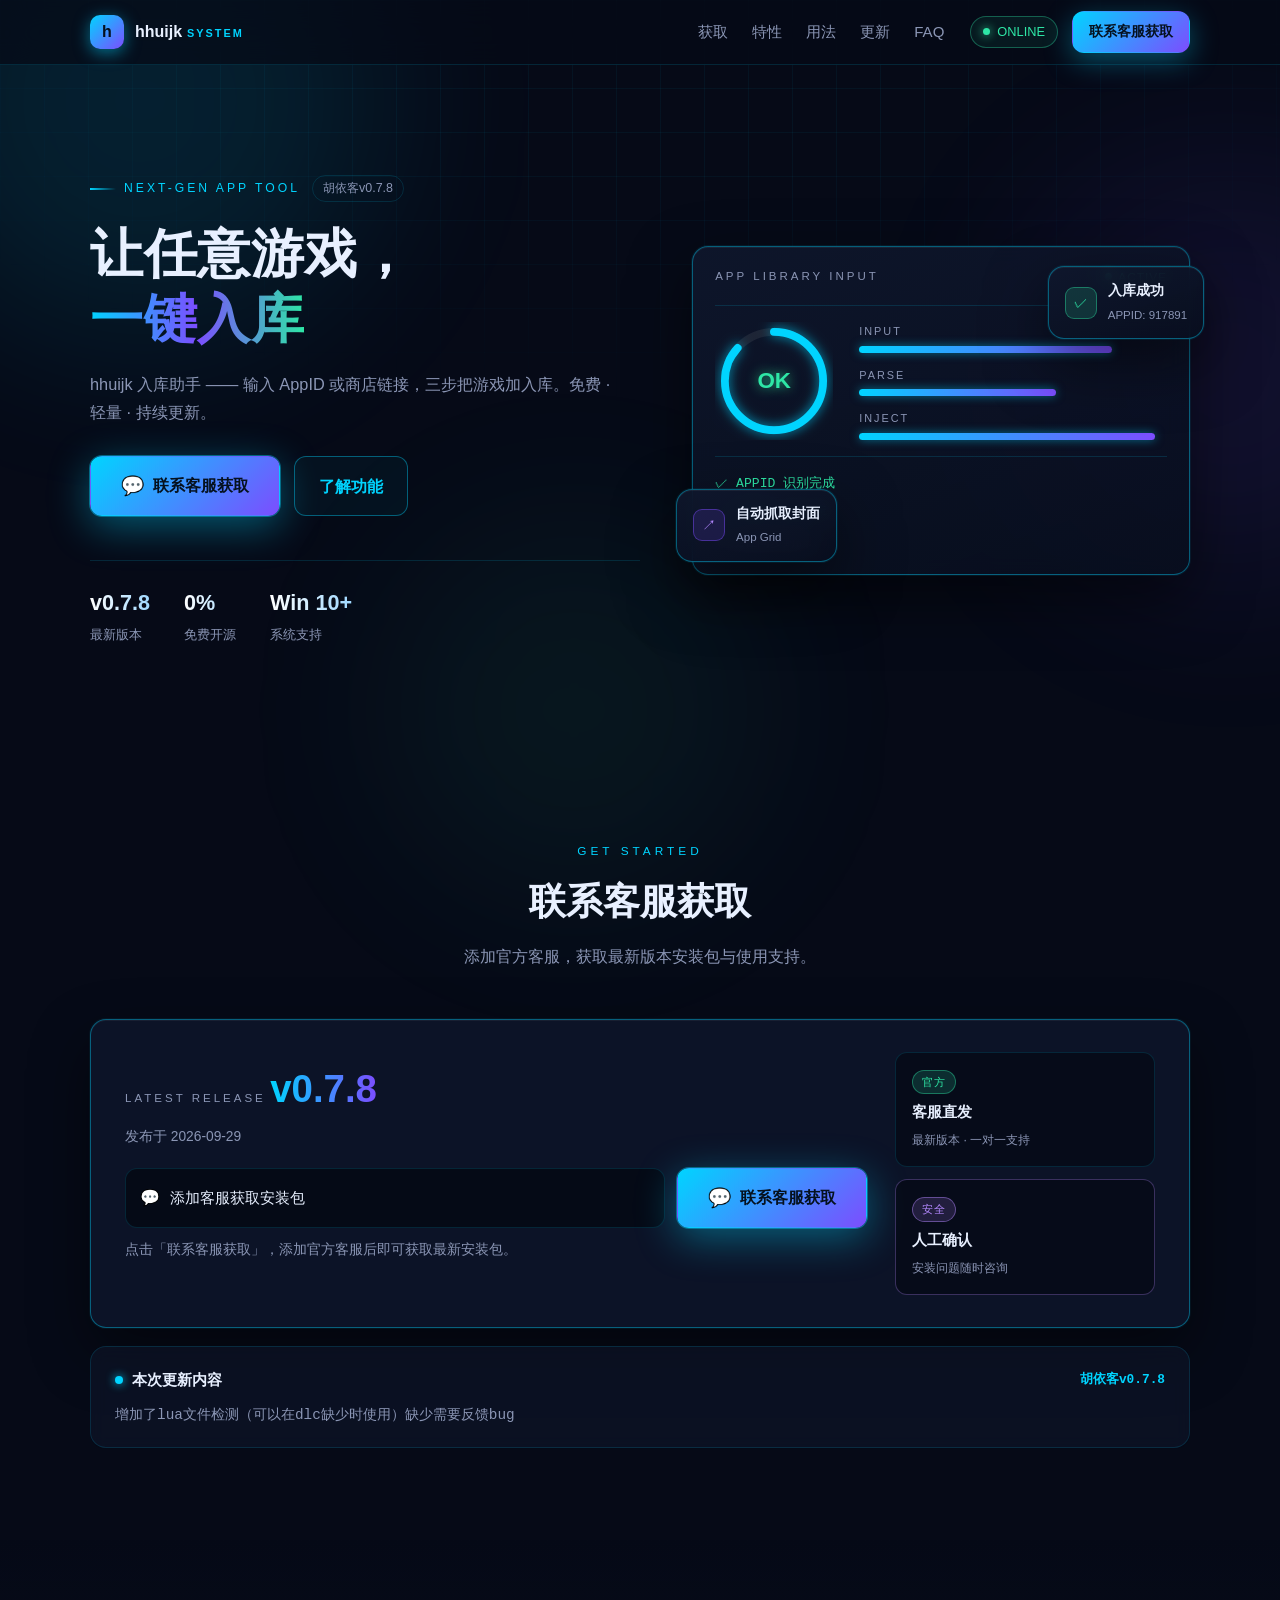
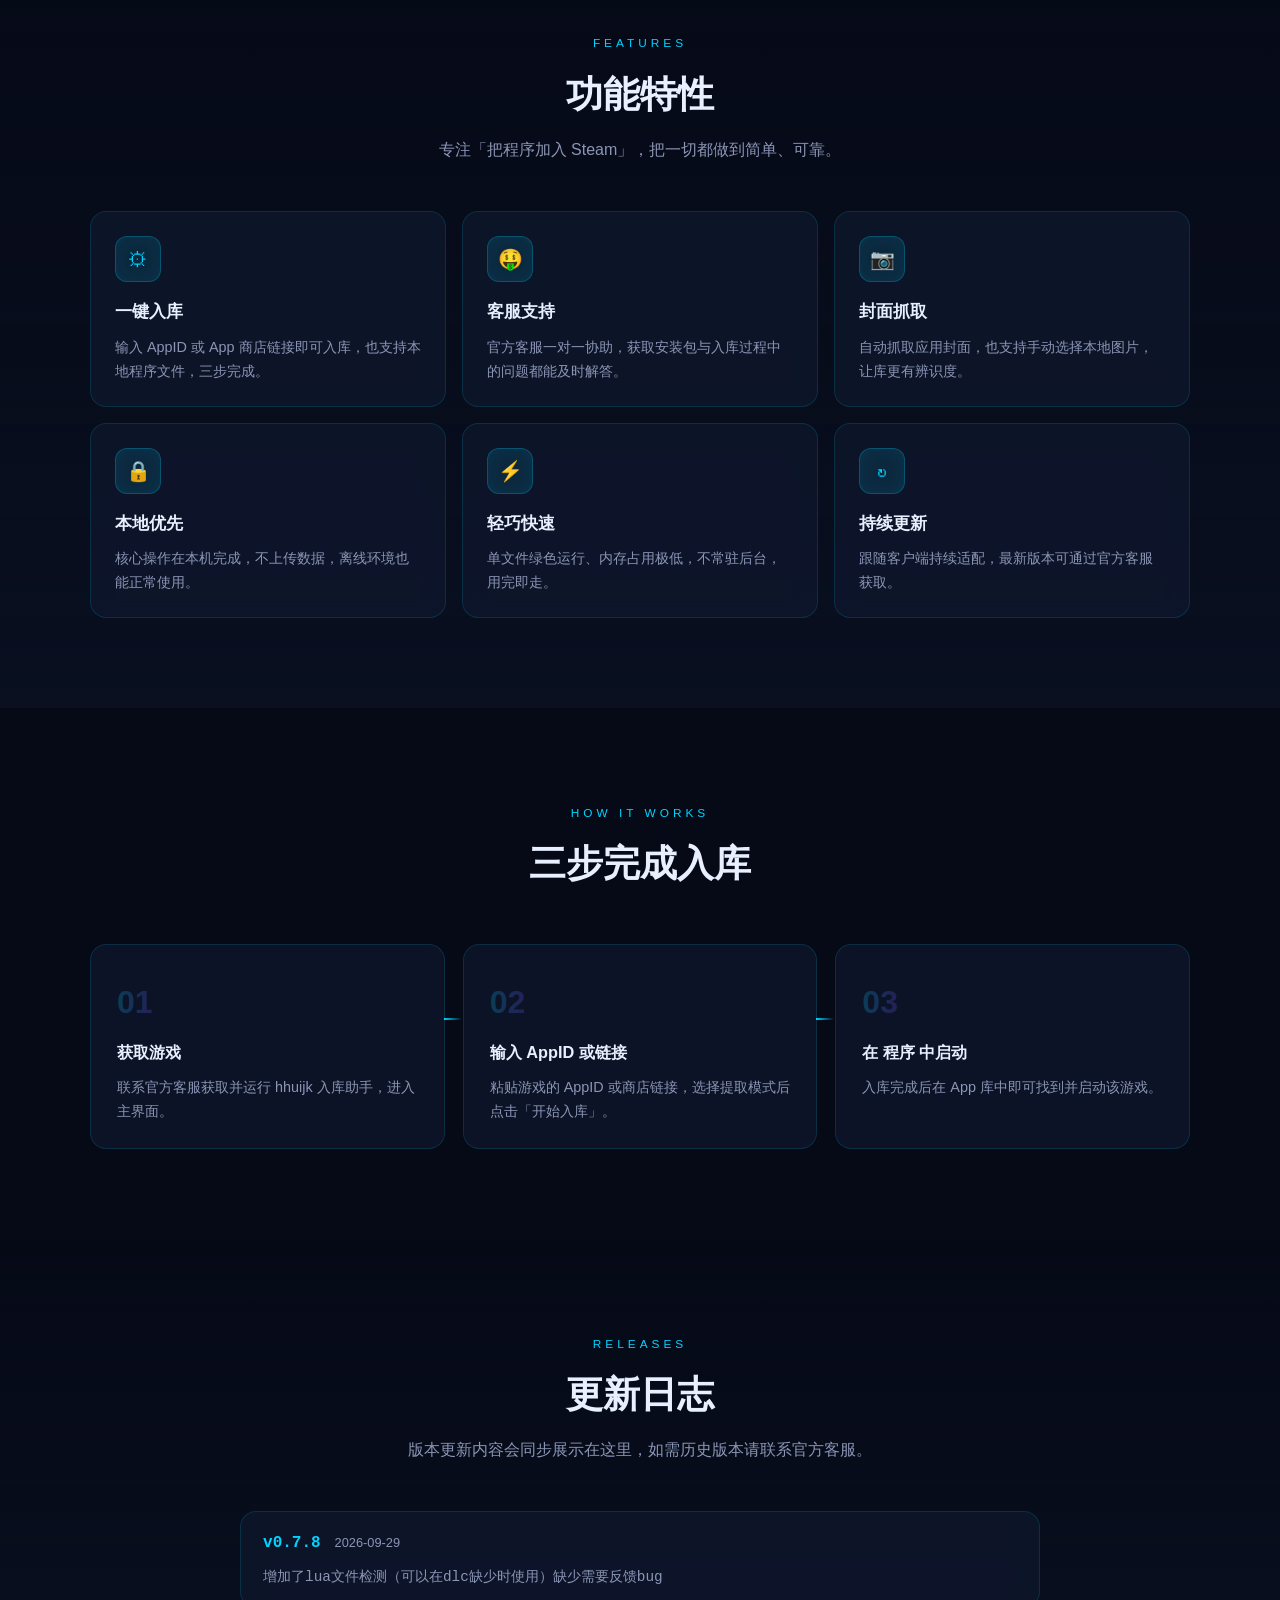
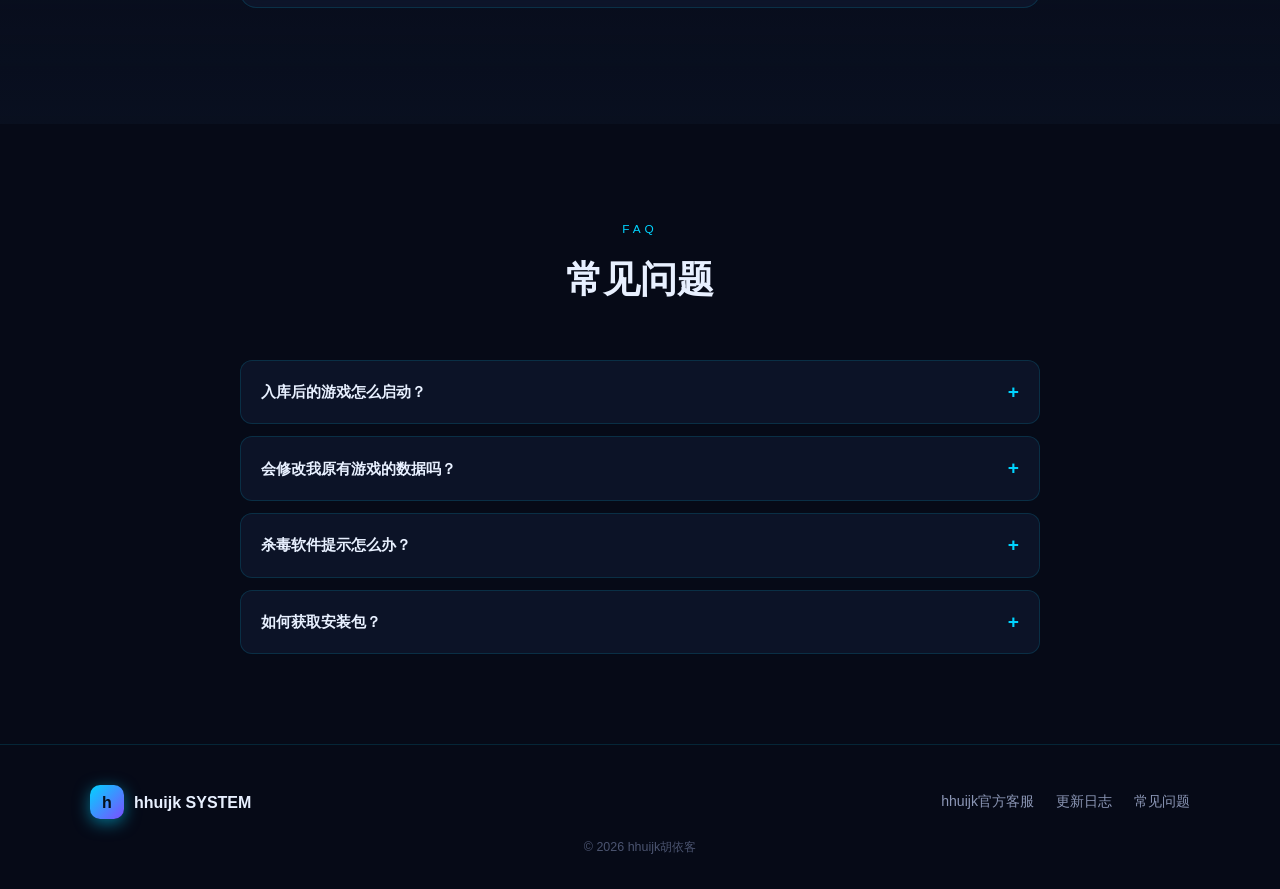
==== commit b66de922: "Add files via upload" ====
--- a/docs/index.html
+++ b/docs/index.html
@@ -3,7 +3,7 @@
 <head>
   <meta charset="UTF-8">
   <meta name="viewport" content="width=device-width, initial-scale=1.0">
-  <title>hhuijk SYSTEM · 入库助手</title>
+  <title>hhuijk入库SYSTEM </title>
   <meta name="description" content="hhuijk 入库助手，一键将任意游戏加入库，支持链接 / AppID 入库，完全免费。">
   <meta property="og:title" content="hhuijk SYSTEM · 入库助手">
   <meta property="og:description" content="一键将任意游戏加入库，支持链接 / AppID 入库，完全免费。">
@@ -26,7 +26,7 @@
         <span class="brand-text">hhuijk<span class="brand-sub">SYSTEM</span></span>
       </a>
       <nav class="nav-links">
-        <a href="#download">下载</a>
+        <a href="#download">获取</a>
         <a href="#features">特性</a>
         <a href="#usage">用法</a>
         <a href="#changelog">更新</a>
@@ -34,7 +34,7 @@
       </nav>
       <div class="nav-right">
         <span class="online-pill"><i class="dot"></i> ONLINE</span>
-        <a class="btn btn-primary btn-sm" href="#download">立即下载</a>
+        <a class="btn btn-primary btn-sm" href="https://work.weixin.qq.com/kfid/kfc108b7eb555d18b11" target="_blank" rel="noopener">联系客服获取</a>
       </div>
     </div>
   </header>
@@ -50,8 +50,8 @@
         <h1 class="hero-title">让任意游戏，<br><span class="grad-text">一键入库</span> </h1>
         <p class="hero-desc">hhuijk 入库助手 —— 输入 AppID 或商店链接，三步把游戏加入库。免费 · 轻量 · 持续更新。</p>
         <div class="hero-actions">
-          <a class="btn btn-primary btn-lg btn-glow" href="#download">
-            <span class="btn-icon">&#8681;</span> 下载最新版
+          <a class="btn btn-primary btn-lg btn-glow" href="https://work.weixin.qq.com/kfid/kfc108b7eb555d18b11" target="_blank" rel="noopener">
+            <span class="btn-icon">&#128172;</span> 联系客服获取
           </a>
           <a class="btn btn-ghost" href="#features">了解功能</a>
         </div>
@@ -103,13 +103,13 @@
     </div>
   </section>
 
-  <!-- ================= 下载区 ================= -->
+  <!-- ================= 获取区 ================= -->
   <section class="section download" id="download">
     <div class="container">
       <div class="section-head">
-        <span class="section-kicker">DOWNLOAD</span>
-        <h2>下载最新版本</h2>
-        <p>页面自动获取最新发行版，无需手动留意更新。</p>
+        <span class="section-kicker">GET STARTED</span>
+        <h2>联系客服获取</h2>
+        <p>添加官方客服，获取最新版本安装包与使用支持。</p>
       </div>
 
       <div class="download-card" id="download-card">
@@ -117,26 +117,22 @@
           <div class="dc-ver">
             <span class="dc-ver-label">LATEST RELEASE</span>
             <span class="dc-ver-num" id="latest-version">获取中…</span>
-            <span class="dc-ver-date" id="latest-date">正在从 GitCode 获取最新发行信息…</span>
+            <span class="dc-ver-date" id="latest-date">正在加载版本信息…</span>
           </div>
           <div class="dc-form">
             <div class="dc-input">
-              <span class="dc-input-icon">&#128190;</span>
-              <input type="text" id="main-download-name" value="hhuijkSetup-0.7.8.exe" readonly>
+              <span class="dc-input-icon">&#128172;</span>
+              <input type="text" value="添加客服获取安装包" readonly>
             </div>
-            <a class="btn btn-primary btn-lg btn-glow dc-btn" id="main-download-btn" href="#" rel="noopener">
-              <span class="btn-icon">&#8681;</span> 开始下载
+            <a class="btn btn-primary btn-lg btn-glow dc-btn" href="https://work.weixin.qq.com/kfid/kfc108b7eb555d18b11" target="_blank" rel="noopener">
+              <span class="btn-icon">&#128172;</span> 联系客服获取
             </a>
           </div>
-          <p class="dc-note" id="download-note">点击「开始下载」即可获取 Windows 安装程序。</p>
-          <div class="dc-assets">
-            <span class="dc-assets-label">全部资源</span>
-            <div class="dc-assets-list" id="asset-list">正在加载…</div>
-          </div>
+          <p class="dc-note">点击「联系客服获取」，添加官方客服后即可获取最新安装包。</p>
         </div>
         <div class="dc-side">
-          <div class="mode-chip"><span class="mode-tag green">推荐</span><b>GitHub 云端生成</b><small>稳定 · 自动获取最新发行版</small></div>
-          <div class="mode-chip alt"><span class="mode-tag purple">备用</span><b>本地离线生成</b><small>无需 Token · 完全离线</small></div>
+          <div class="mode-chip"><span class="mode-tag green">官方</span><b>客服直发</b><small>最新版本 · 一对一支持</small></div>
+          <div class="mode-chip alt"><span class="mode-tag purple">安全</span><b>人工确认</b><small>安装问题随时咨询</small></div>
         </div>
       </div>
 
@@ -163,8 +159,8 @@
         </article>
         <article class="feature">
           <div class="feature-icon">&#129297;</div>
-          <h3>双模式提取</h3>
-          <p>GitHub 云端生成与本地离线生成双模式，稳定与隐私自由选择。</p>
+          <h3>客服支持</h3>
+          <p>官方客服一对一协助，获取安装包与入库过程中的问题都能及时解答。</p>
         </article>
         <article class="feature">
           <div class="feature-icon">&#128247;</div>
@@ -184,7 +180,7 @@
         <article class="feature">
           <div class="feature-icon">&#8635;</div>
           <h3>持续更新</h3>
-          <p>跟随客户端持续适配，通过 Releases 频道发布，随时可下载。</p>
+          <p>跟随客户端持续适配，最新版本可通过官方客服获取。</p>
         </article>
       </div>
     </div>
@@ -201,7 +197,7 @@
         <div class="step">
           <span class="step-num">01</span>
           <h3>获取游戏</h3>
-          <p>下载并运行 hhuijk 入库助手，进入主界面。</p>
+          <p>联系官方客服获取并运行 hhuijk 入库助手，进入主界面。</p>
           <div class="step-line"></div>
         </div>
         <div class="step">
@@ -225,14 +221,11 @@
       <div class="section-head">
         <span class="section-kicker">RELEASES</span>
         <h2>更新日志</h2>
-        <p>所有版本均发布在 Releases 中，完整历史可在项目页面查看。</p>
+        <p>版本更新内容会同步展示在这里，如需历史版本请联系官方客服。</p>
       </div>
       <div class="release-list" id="release-list">
         <p class="muted">正在加载更新日志…</p>
       </div>
-      <div class="release-more">
-        <a class="btn btn-ghost" id="all-releases-link" href="#" target="_blank" rel="noopener">查看全部发行版 &#8599;</a>
-      </div>
     </div>
   </section>
 
@@ -254,11 +247,11 @@
         </details>
         <details>
           <summary>杀毒软件提示怎么办？</summary>
-          <p>程序为开源构建且未签名，部分杀毒软件可能误报，可加入信任列表或从源码自行构建。</p>
-        </details>
-        <details>
-          <summary>「GitHub 生成」模式需要什么？</summary>
-          <p>需要在设置中配置 GitHub Token（repo + workflow 权限），入库将通过云端工作流完成；不配置则可用「本地生成」离线模式。</p>
+          <p>程序为不开源构建且未签名，部分杀毒软件可能误报，可加入信任列表。</p>
+        </details>
+        <details>
+          <summary>如何获取安装包？</summary>
+          <p>点击页面上的「联系客服获取」，添加 hhuijk 官方客服，即可获取最新版本安装包与安装指导。</p>
         </details>
       </div>
     </div>
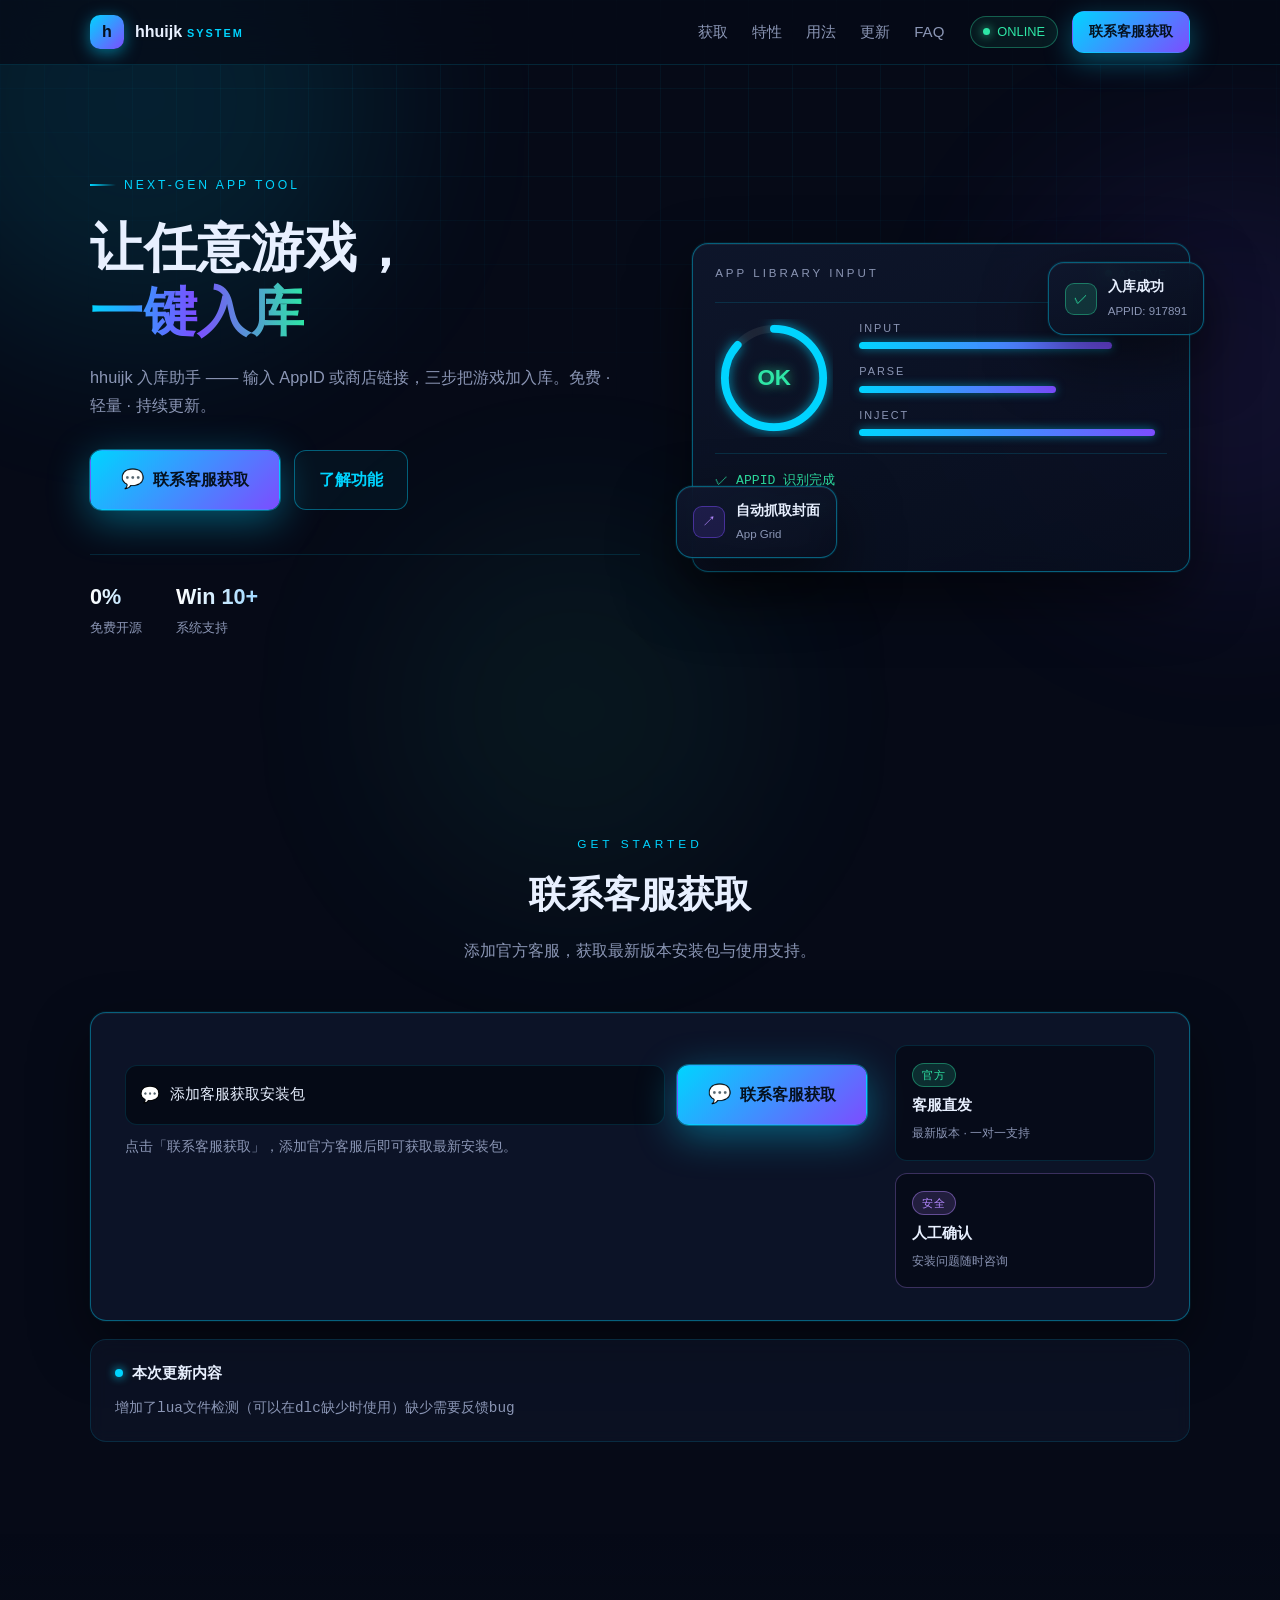
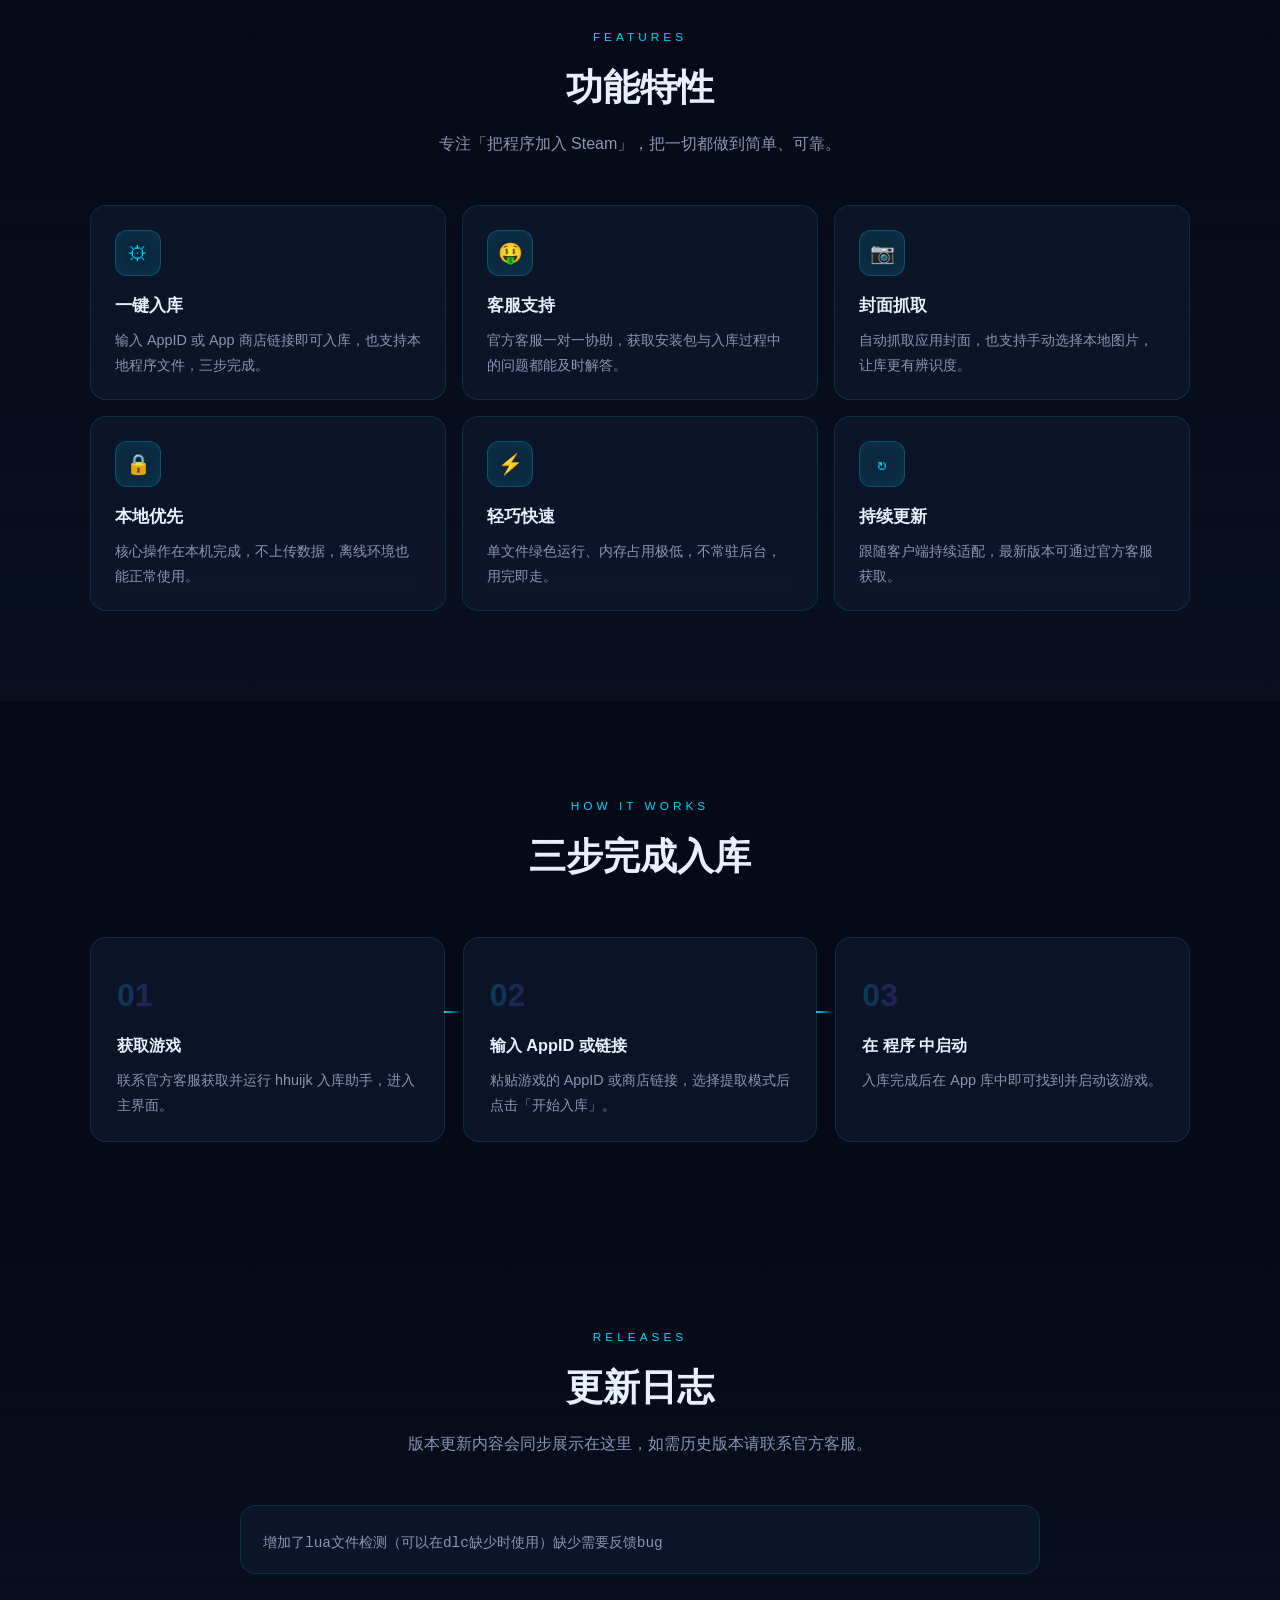
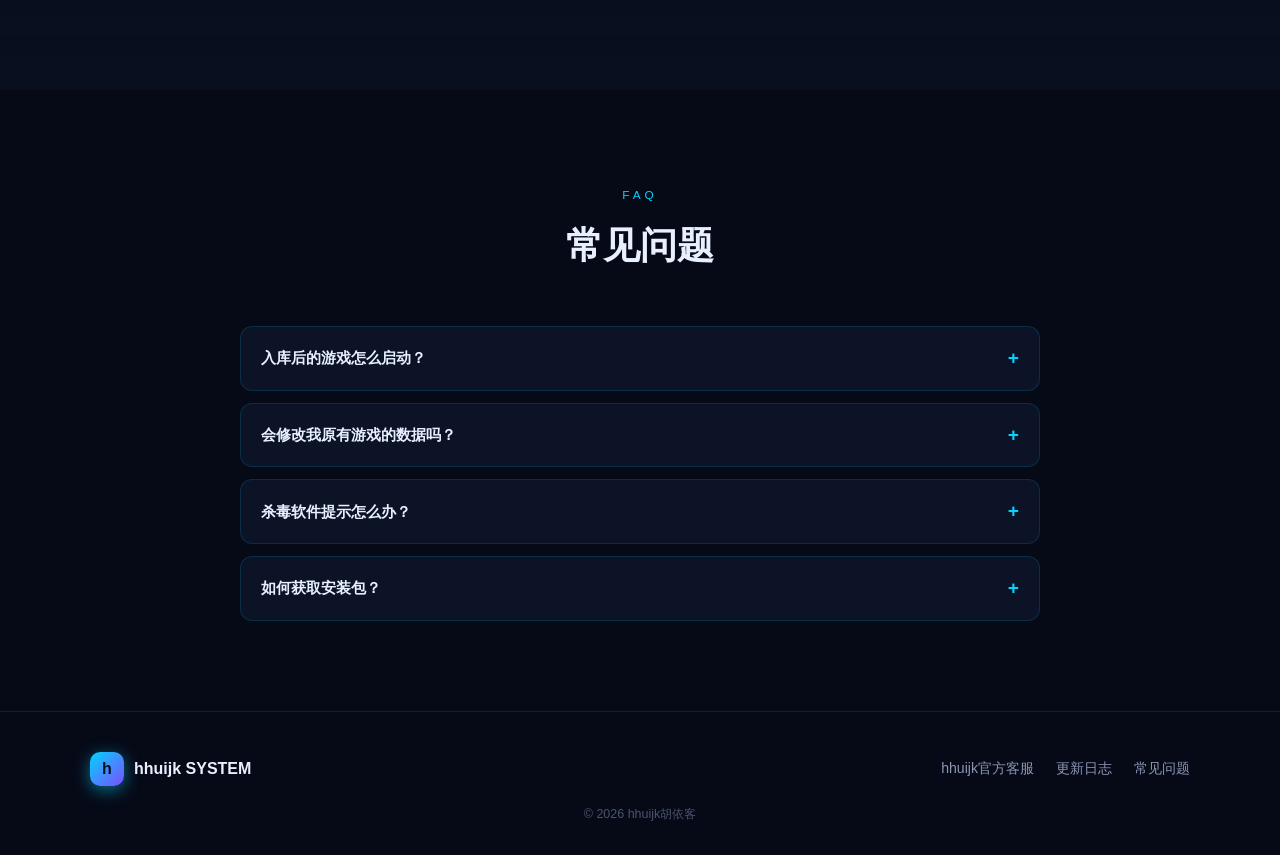
==== commit 3275d400: "Add files via upload" ====
--- a/docs/index.html
+++ b/docs/index.html
@@ -45,7 +45,6 @@
       <div class="hero-copy">
         <div class="hero-tags">
           <span class="tag-line"><i class="bar"></i> NEXT-GEN app TOOL</span>
-          <span class="ver-chip">胡依客<span id="header-version">0.6.3</span></span>
         </div>
         <h1 class="hero-title">让任意游戏，<br><span class="grad-text">一键入库</span> </h1>
         <p class="hero-desc">hhuijk 入库助手 —— 输入 AppID 或商店链接，三步把游戏加入库。免费 · 轻量 · 持续更新。</p>
@@ -56,7 +55,6 @@
           <a class="btn btn-ghost" href="#features">了解功能</a>
         </div>
         <div class="hero-stats">
-          <div class="stat"><b id="stat-version">v0.7.9</b><span>最新版本</span></div>
           <div class="stat"><b>0%</b><span>免费开源</span></div>
           <div class="stat"><b>Win 10+</b><span>系统支持</span></div>
         </div>
@@ -114,11 +112,6 @@
 
       <div class="download-card" id="download-card">
         <div class="dc-main">
-          <div class="dc-ver">
-            <span class="dc-ver-label">LATEST RELEASE</span>
-            <span class="dc-ver-num" id="latest-version">获取中…</span>
-            <span class="dc-ver-date" id="latest-date">正在加载版本信息…</span>
-          </div>
           <div class="dc-form">
             <div class="dc-input">
               <span class="dc-input-icon">&#128172;</span>
@@ -137,7 +130,7 @@
       </div>
 
       <div class="changelog-preview" id="release-notes">
-        <div class="cp-title"><span class="cp-dot"></span> 本次更新内容 <span class="cp-id">胡依客<span id="term-version">0.6.3</span></span></div>
+        <div class="cp-title"><span class="cp-dot"></span> 本次更新内容</div>
         <div class="cp-body" id="release-notes-body"><p>加载中…</p></div>
       </div>
     </div>
